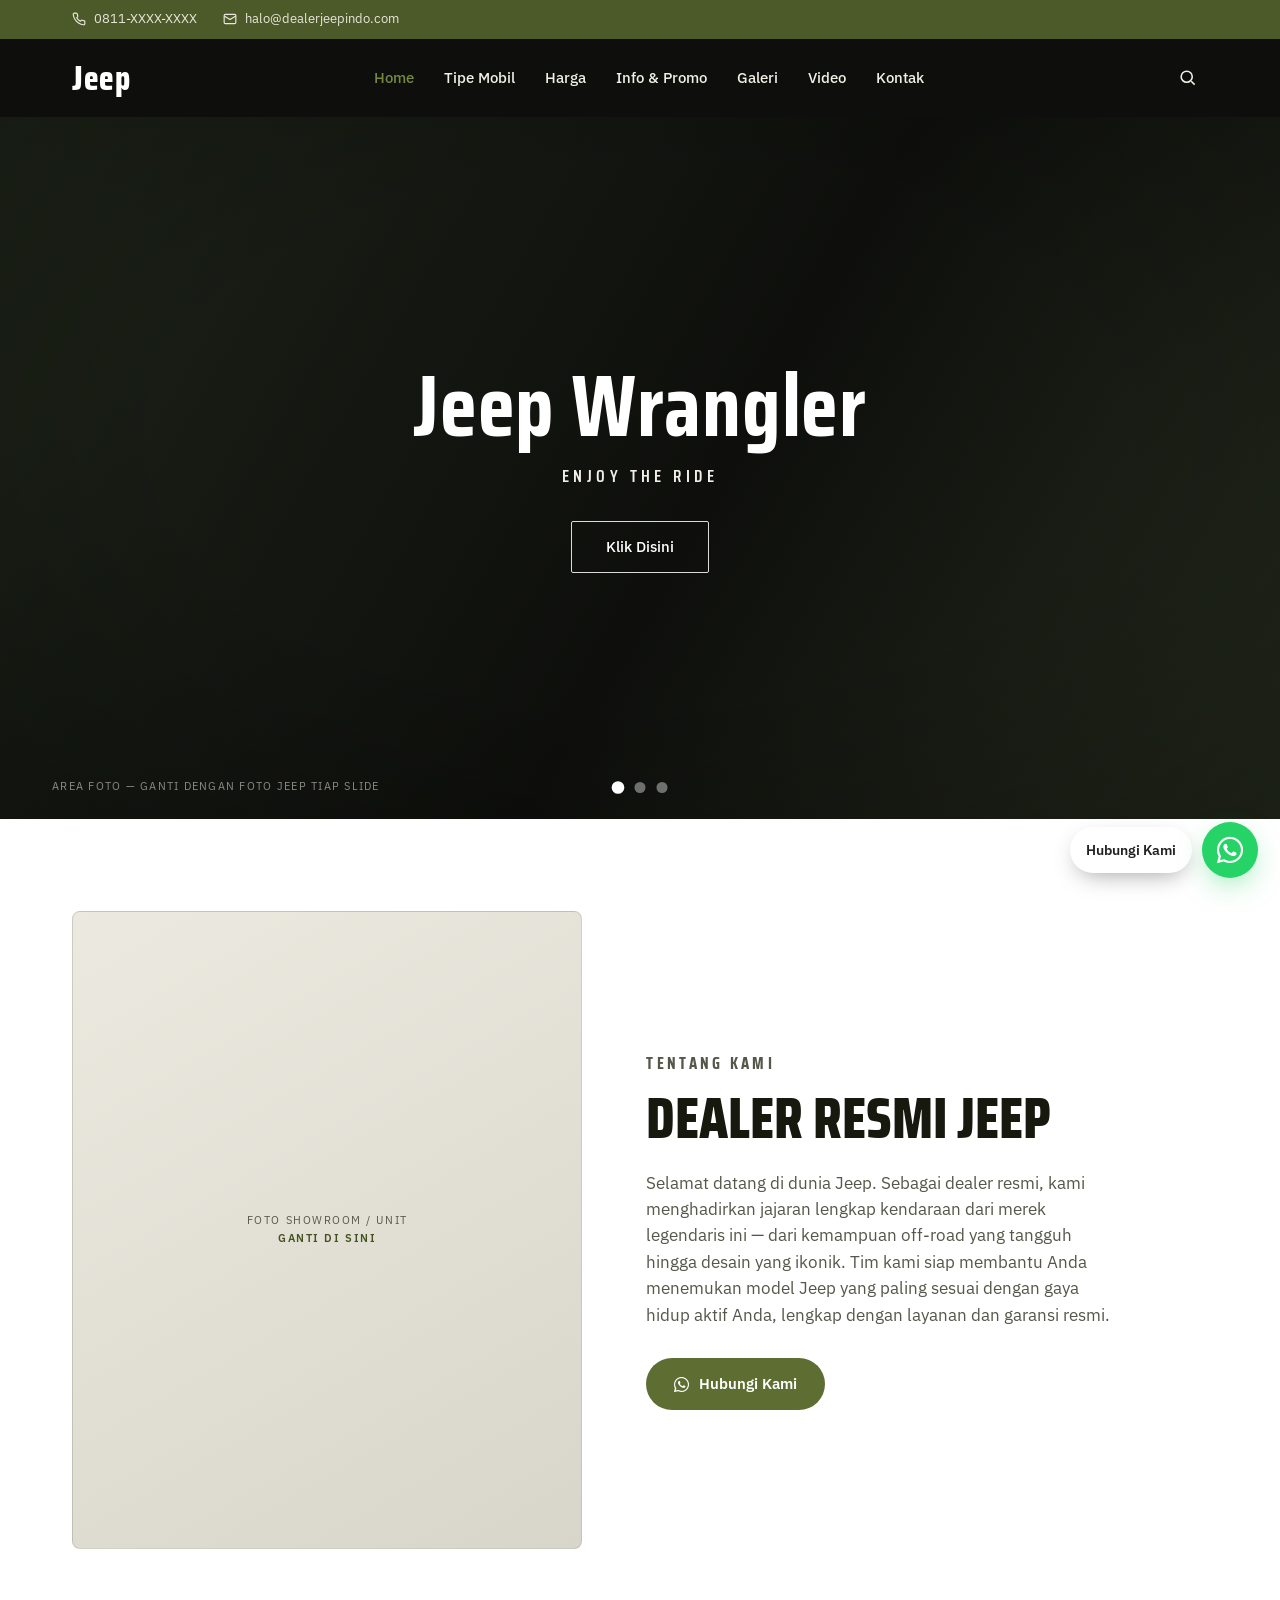
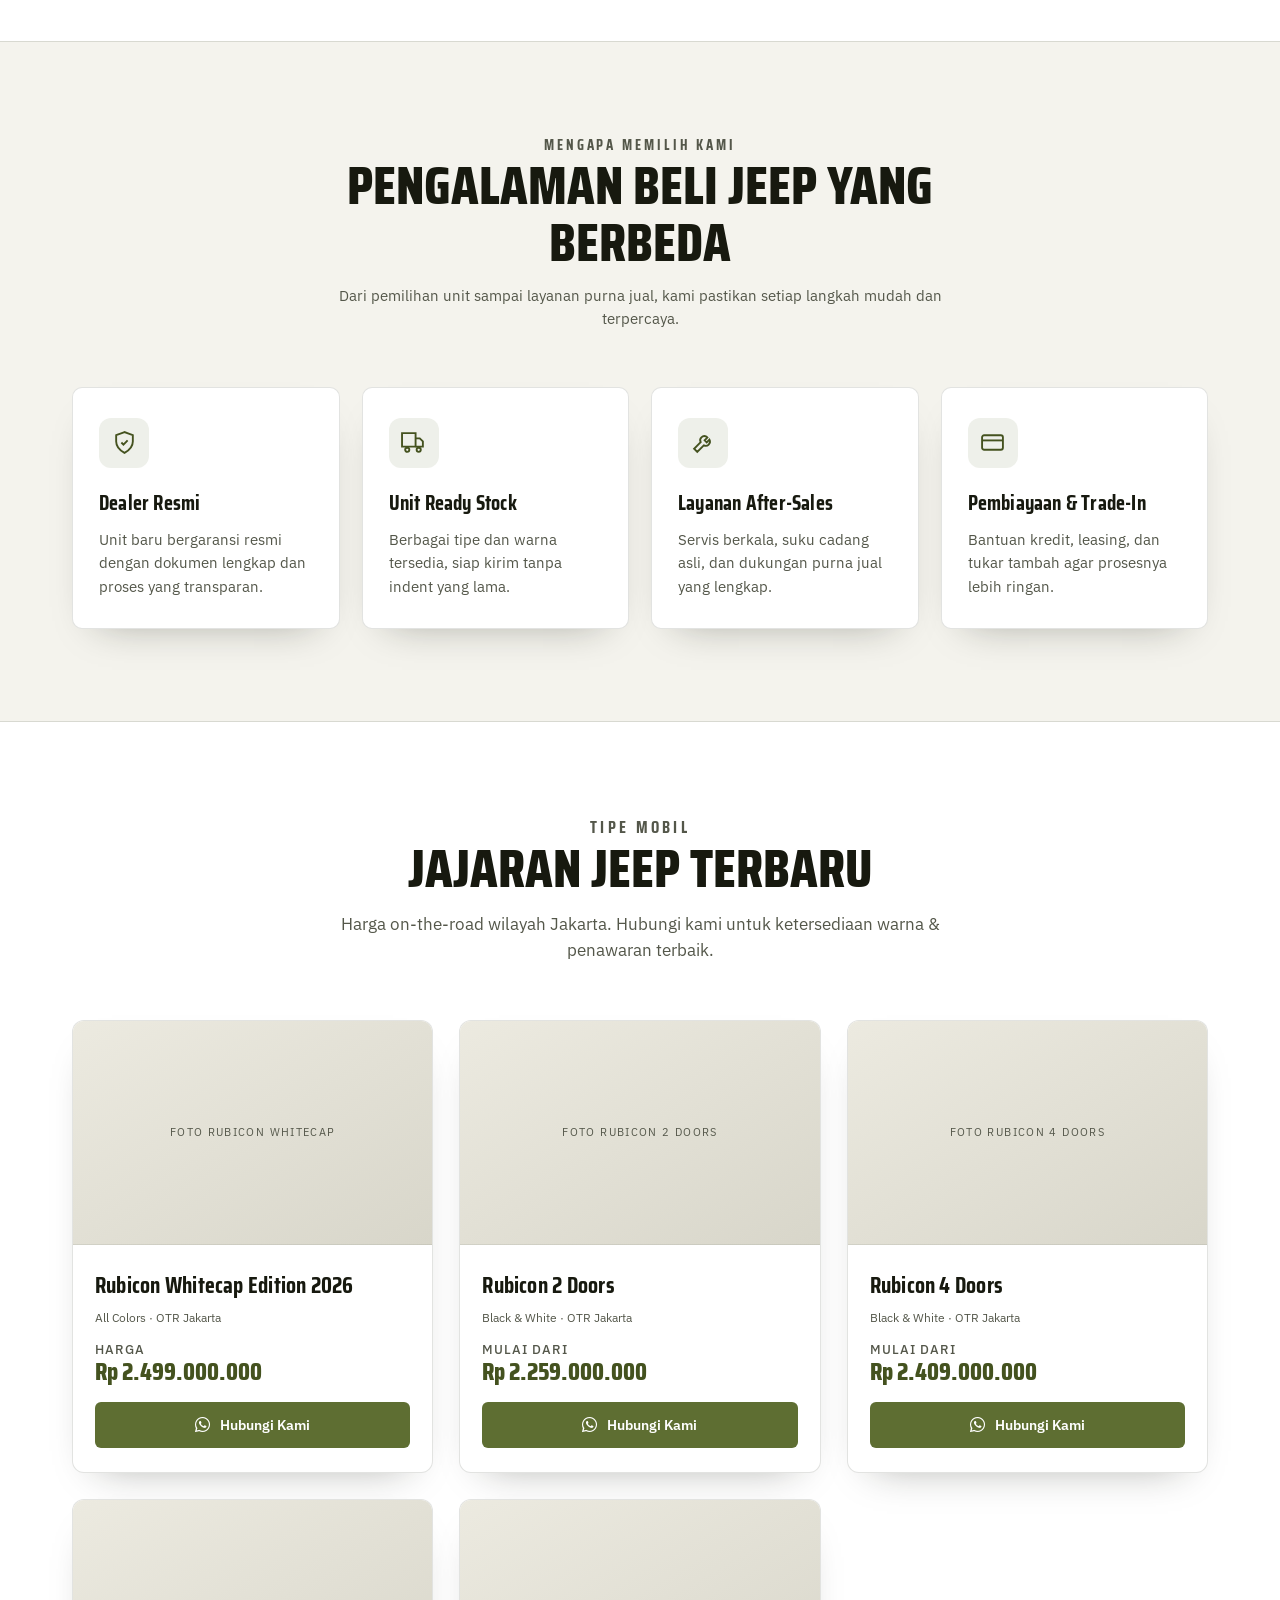
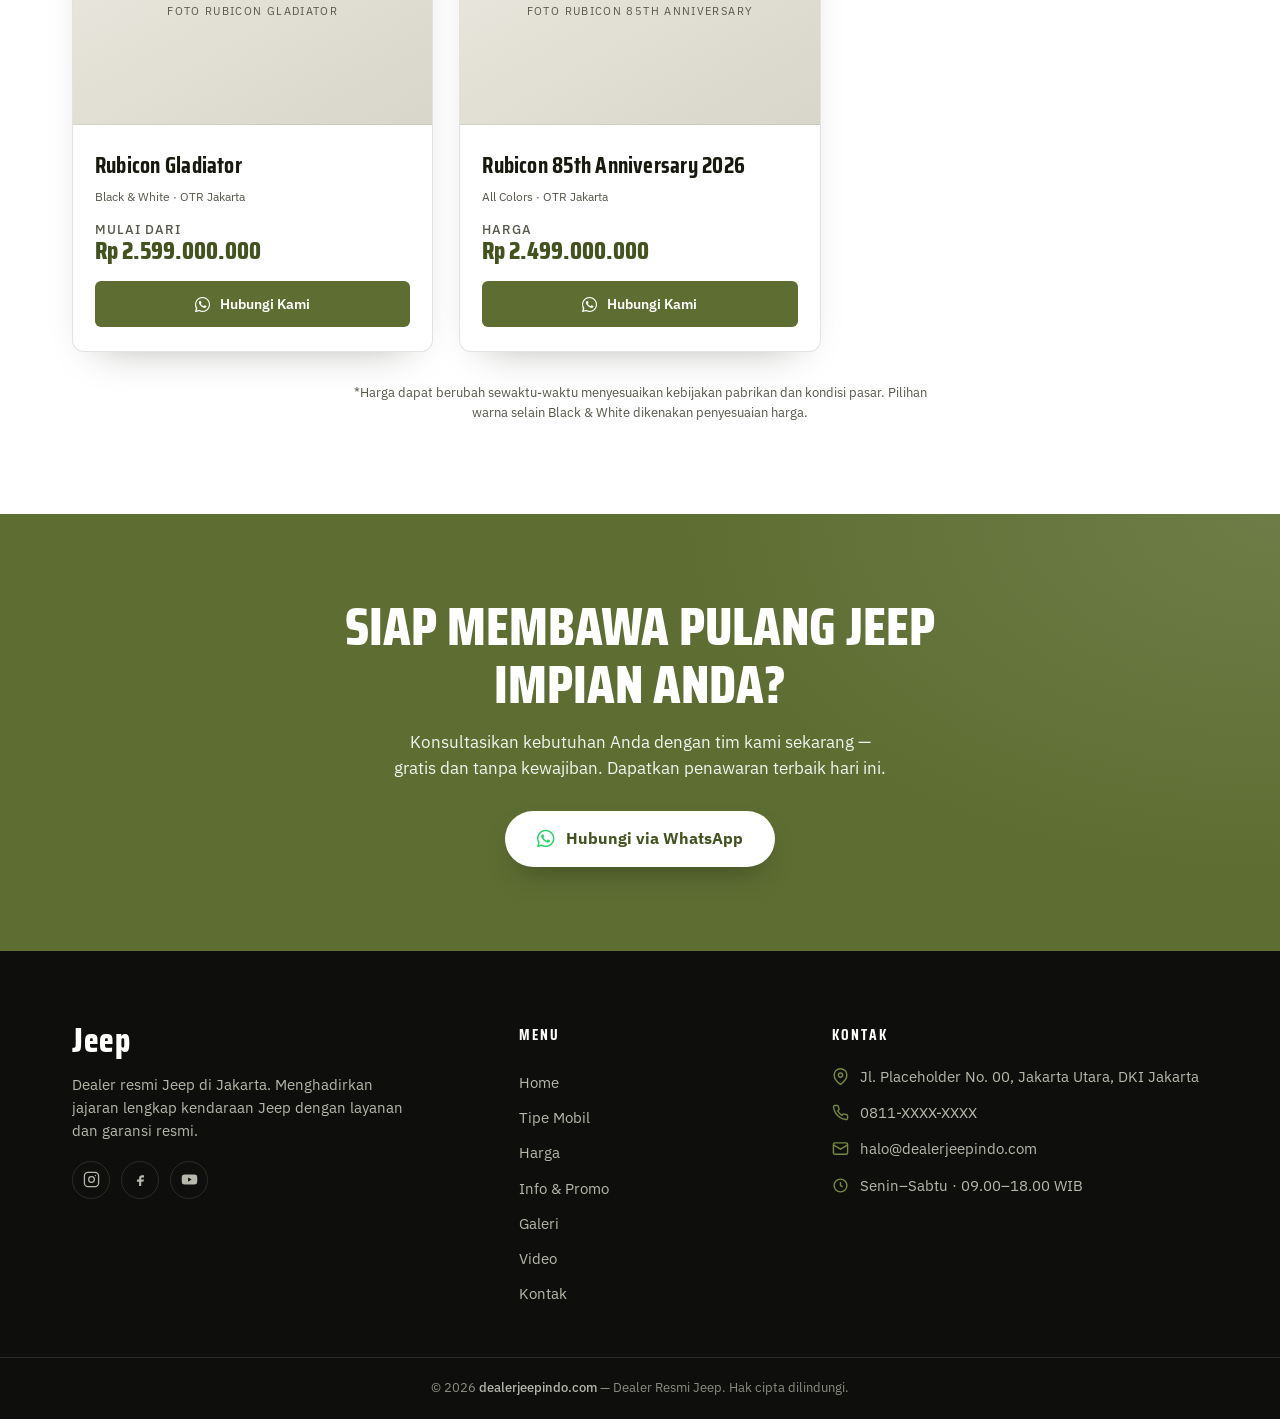
==== index.html @ bde7ee02 "Add files via upload" ====
<!DOCTYPE html>
<html lang="id">
<head>
<meta charset="UTF-8">
<meta name="viewport" content="width=device-width, initial-scale=1.0">
<title>Dealer Resmi Jeep Jakarta — dealerjeepindo.com</title>
<meta name="description" content="Dealer resmi Jeep Jakarta. Jeep Wrangler, Rubicon & Gladiator. Unit ready stock, garansi resmi. Hubungi kami via WhatsApp.">
<link rel="preconnect" href="https://fonts.googleapis.com">
<link rel="preconnect" href="https://fonts.gstatic.com" crossorigin>
<link href="https://fonts.googleapis.com/css2?family=Saira+Condensed:wght@600;700;800&family=IBM+Plex+Sans:wght@400;500;600&display=swap" rel="stylesheet">
<link rel="stylesheet" href="https://cdnjs.cloudflare.com/ajax/libs/font-awesome/6.5.2/css/all.min.css" crossorigin="anonymous" referrerpolicy="no-referrer">
<style>
  :root{
    --bg:#FFFFFF;
    --bg-alt:#F4F3ED;
    --ink:#17190F;
    --ink-soft:#54574A;
    --black:#0E0F0C;
    --olive:#5E6E32;
    --olive-br:#76893F;
    --olive-text:#44521F;
    --bar:#4C5A2A;
    --bone:#F2EFE6;
    --wa:#25D366;
    --line:rgba(23,25,15,.12);
    --line-d:rgba(242,239,230,.12);
    --shadow:0 18px 40px -26px rgba(23,25,15,.4);
    --shadow-h:0 26px 50px -24px rgba(23,25,15,.45);
    --maxw:1240px;
    --hpad:clamp(20px,5vw,52px);
  }
  *,*::before,*::after{box-sizing:border-box;}
  html{scroll-behavior:smooth;}
  body{margin:0;background:var(--bg);color:var(--ink);font-family:"IBM Plex Sans",system-ui,sans-serif;line-height:1.6;-webkit-font-smoothing:antialiased;overflow-x:hidden;}
  a{color:inherit;text-decoration:none;}
  img{max-width:100%;display:block;}
  ::selection{background:var(--olive);color:#fff;}
  .display{font-family:"Saira Condensed",sans-serif;}

  /* WhatsApp button helper */
  .wa-btn{display:inline-flex;align-items:center;gap:10px;background:var(--olive);color:#fff;font-weight:600;font-size:15px;padding:14px 28px;border-radius:30px;transition:background .2s,transform .2s;cursor:pointer;}
  .wa-btn:hover{background:var(--olive-br);transform:translateY(-2px);}
  .wa-btn i{font-size:17px;line-height:1;flex:none;}

  /* ---------- TOP BAR ---------- */
  .topbar{background:var(--bar);font-size:13px;}
  .topbar .in{max-width:var(--maxw);margin:0 auto;padding:9px var(--hpad);display:flex;align-items:center;gap:26px;}
  .topbar a{color:var(--bone);display:inline-flex;align-items:center;gap:8px;opacity:.95;transition:opacity .2s;}
  .topbar a:hover{opacity:1;}
  .topbar svg{width:14px;height:14px;flex:none;}

  /* ---------- NAV ---------- */
  .nav{position:sticky;top:0;z-index:50;background:var(--black);}
  .nav .in{max-width:var(--maxw);margin:0 auto;padding:0 var(--hpad);height:78px;display:flex;align-items:center;justify-content:space-between;gap:24px;}
  .logo{font-family:"Saira Condensed",sans-serif;font-weight:800;font-size:34px;letter-spacing:.02em;line-height:1;color:#fff;}
  .menu{display:flex;align-items:center;gap:30px;}
  .menu a{font-size:15px;font-weight:500;color:var(--bone);padding:4px 0;transition:color .2s;}
  .menu a:hover,.menu a.active{color:var(--olive-br);}
  .nav-icons{display:flex;align-items:center;gap:14px;}
  .nav-icons .search{width:40px;height:40px;display:flex;align-items:center;justify-content:center;color:var(--bone);background:none;border:0;cursor:pointer;border-radius:50%;transition:background .2s;}
  .nav-icons .search:hover{background:rgba(242,239,230,.08);}
  .nav-icons .search svg{width:19px;height:19px;}
  .burger{display:none;width:44px;height:44px;border:1px solid var(--line-d);background:none;border-radius:3px;cursor:pointer;padding:0;align-items:center;justify-content:center;}
  .burger span,.burger span::before,.burger span::after{display:block;width:20px;height:2px;background:var(--bone);position:relative;transition:transform .25s,background .2s;}
  .burger span::before,.burger span::after{content:"";position:absolute;left:0;}
  .burger span::before{top:-6px;}.burger span::after{top:6px;}
  .burger[aria-expanded="true"] span{background:transparent;}
  .burger[aria-expanded="true"] span::before{transform:translateY(6px) rotate(45deg);}
  .burger[aria-expanded="true"] span::after{transform:translateY(-6px) rotate(-45deg);}

  /* ---------- HERO SLIDER ---------- */
  .hero{position:relative;min-height:clamp(520px,78vh,780px);overflow:hidden;background:#0E0F0C;}
  .slide{position:absolute;inset:0;opacity:0;visibility:hidden;transition:opacity .8s ease;display:flex;align-items:center;justify-content:center;text-align:center;}
  .slide.is-active{opacity:1;visibility:visible;}
  .slide .bg{position:absolute;inset:0;background-size:cover;background-position:center;}
  .slide:nth-child(1) .bg{background:linear-gradient(120deg,#1c2218 0%,#0E0F0C 55%,#23291c 100%);}
  .slide:nth-child(2) .bg{background:linear-gradient(120deg,#241f18 0%,#0E0F0C 55%,#2a2418 100%);}
  .slide:nth-child(3) .bg{background:linear-gradient(120deg,#181d20 0%,#0E0F0C 55%,#1d2428 100%);}
  .slide .bg::after{content:"";position:absolute;inset:0;background:radial-gradient(120% 120% at 50% 45%,transparent 30%,rgba(0,0,0,.55) 100%);}
  .slide .content{position:relative;z-index:2;padding:0 24px;}
  .slide h2{font-family:"Saira Condensed",sans-serif;font-weight:700;font-size:clamp(2.6rem,7vw,5.4rem);line-height:1;margin:0 0 14px;color:#fff;letter-spacing:.01em;}
  .slide .tagline{font-family:"Saira Condensed",sans-serif;font-weight:600;text-transform:uppercase;letter-spacing:.26em;font-size:clamp(13px,1.7vw,17px);color:var(--bone);margin:0 0 30px;}
  .btn-outline{display:inline-block;border:1px solid rgba(255,255,255,.85);color:#fff;font-size:15px;font-weight:500;padding:13px 34px;border-radius:2px;transition:background .2s,color .2s;}
  .btn-outline:hover{background:#fff;color:var(--black);}
  .dots{position:absolute;left:50%;bottom:26px;transform:translateX(-50%);z-index:5;display:flex;gap:11px;}
  .dots button{width:11px;height:11px;border-radius:50%;border:0;background:rgba(255,255,255,.4);cursor:pointer;padding:0;transition:background .25s,transform .25s;}
  .dots button.is-active{background:#fff;transform:scale(1.15);}
  .ph-note{position:absolute;left:var(--hpad);bottom:24px;z-index:5;font-size:10.5px;letter-spacing:.12em;text-transform:uppercase;color:rgba(242,239,230,.55);}

  /* ---------- shared section head ---------- */
  .head{text-align:center;max-width:660px;margin:0 auto clamp(40px,5vw,56px);}
  .eyebrow{font-family:"Saira Condensed",sans-serif;font-weight:700;text-transform:uppercase;letter-spacing:.2em;font-size:14px;color:var(--olive-text);margin-bottom:12px;}
  .head h2{font-family:"Saira Condensed",sans-serif;font-weight:800;text-transform:uppercase;font-size:clamp(2.2rem,4.5vw,3.4rem);line-height:1.04;margin:0 0 14px;color:var(--ink);}
  .head p{color:var(--ink-soft);font-size:16.5px;margin:0;}

  /* ---------- ABOUT US ---------- */
  .about{background:var(--bg);}
  .about .in{max-width:var(--maxw);margin:0 auto;padding:clamp(54px,8vw,92px) var(--hpad);display:grid;grid-template-columns:minmax(0,1fr) minmax(0,1.1fr);gap:clamp(32px,5vw,64px);align-items:center;}
  .about-img{aspect-ratio:4/5;border-radius:8px;background:linear-gradient(150deg,#ECEAE0,#D8D6CA);border:1px solid var(--line);display:flex;align-items:center;justify-content:center;}
  .about-img .lab{font-size:11px;letter-spacing:.14em;text-transform:uppercase;color:var(--ink-soft);text-align:center;padding:0 20px;}
  .about-img .lab b{color:var(--olive-text);font-weight:600;}
  .about-text .eyebrow{margin-bottom:14px;}
  .about-text h2{font-family:"Saira Condensed",sans-serif;font-weight:800;text-transform:uppercase;font-size:clamp(2.2rem,4.6vw,3.6rem);line-height:1;margin:0 0 22px;color:var(--ink);}
  .about-text p{color:var(--ink-soft);font-size:16.5px;margin:0 0 30px;max-width:48ch;}

  /* ---------- WHY ---------- */
  .why{background:var(--bg-alt);border-top:1px solid var(--line);border-bottom:1px solid var(--line);}
  .why .in{max-width:var(--maxw);margin:0 auto;padding:clamp(56px,8vw,92px) var(--hpad);}
  .why .grid{display:grid;grid-template-columns:repeat(4,1fr);gap:22px;}
  .why .card{background:var(--bg);border:1px solid var(--line);border-radius:10px;padding:30px 26px;box-shadow:var(--shadow);transition:transform .25s,box-shadow .25s;}
  .why .card:hover{transform:translateY(-5px);box-shadow:var(--shadow-h);}
  .why .ic{width:50px;height:50px;border-radius:12px;background:rgba(94,110,50,.1);display:flex;align-items:center;justify-content:center;color:var(--olive-text);margin-bottom:18px;}
  .why .ic svg{width:25px;height:25px;}
  .why h3{font-family:"Saira Condensed",sans-serif;font-weight:700;font-size:21px;margin:0 0 9px;color:var(--ink);letter-spacing:.01em;}
  .why p{font-size:14.5px;color:var(--ink-soft);margin:0;}

  /* ---------- MODELS ---------- */
  .models{background:var(--bg);}
  .models .in{max-width:var(--maxw);margin:0 auto;padding:clamp(56px,8vw,92px) var(--hpad);}
  .models .grid{display:grid;grid-template-columns:repeat(auto-fill,minmax(280px,1fr));gap:26px;}
  .car{background:var(--bg);border:1px solid var(--line);border-radius:12px;overflow:hidden;box-shadow:var(--shadow);transition:transform .25s,box-shadow .25s;display:flex;flex-direction:column;}
  .car:hover{transform:translateY(-5px);box-shadow:var(--shadow-h);}
  .car .img{aspect-ratio:16/10;background:linear-gradient(150deg,#ECEAE0,#D8D6CA);display:flex;align-items:center;justify-content:center;border-bottom:1px solid var(--line);}
  .car .img .lab{font-size:10.5px;letter-spacing:.13em;text-transform:uppercase;color:var(--ink-soft);}
  .car .body{padding:22px 22px 24px;display:flex;flex-direction:column;flex:1;}
  .car h3{font-family:"Saira Condensed",sans-serif;font-weight:700;font-size:23px;margin:0 0 4px;color:var(--ink);letter-spacing:.01em;}
  .car .basis{font-size:12px;color:var(--ink-soft);margin:0 0 16px;}
  .car .price{font-family:"Saira Condensed",sans-serif;font-weight:800;font-size:25px;color:var(--olive-text);line-height:1;margin-top:auto;}
  .car .price span{font-family:"IBM Plex Sans";font-weight:500;font-size:12.5px;color:var(--ink-soft);display:block;margin-bottom:3px;text-transform:uppercase;letter-spacing:.08em;}
  .car .btn-card{margin-top:18px;justify-content:center;width:100%;padding:12px 20px;font-size:14px;border-radius:6px;}
  .models .note{margin:30px auto 0;text-align:center;font-size:12.5px;color:var(--ink-soft);max-width:600px;}

  /* ---------- CTA BAND ---------- */
  .cta{background:var(--olive);position:relative;overflow:hidden;}
  .cta::after{content:"";position:absolute;inset:0;background:radial-gradient(80% 140% at 100% 0%,rgba(255,255,255,.10),transparent 60%);}
  .cta .in{position:relative;z-index:1;max-width:760px;margin:0 auto;padding:clamp(54px,7vw,84px) var(--hpad);text-align:center;}
  .cta h2{font-family:"Saira Condensed",sans-serif;font-weight:800;text-transform:uppercase;font-size:clamp(2rem,4.5vw,3.4rem);line-height:1.05;margin:0 0 16px;color:#fff;}
  .cta p{color:rgba(255,255,255,.92);font-size:16.5px;margin:0 auto 30px;max-width:50ch;}
  .cta .btn-light{display:inline-flex;align-items:center;gap:11px;background:#fff;color:var(--olive-text);font-weight:700;font-size:16px;padding:15px 32px;border-radius:30px;transition:transform .2s,box-shadow .2s;box-shadow:0 14px 30px -12px rgba(0,0,0,.35);}
  .cta .btn-light:hover{transform:translateY(-2px);box-shadow:0 20px 40px -14px rgba(0,0,0,.4);}
  .cta .btn-light i{font-size:20px;line-height:1;color:var(--wa);}

  /* ---------- FOOTER ---------- */
  .footer{background:var(--black);color:var(--bone);}
  .footer .in{max-width:var(--maxw);margin:0 auto;padding:clamp(52px,7vw,72px) var(--hpad) 0;}
  .footer .cols{display:grid;grid-template-columns:1.5fr 1fr 1.4fr;gap:44px;padding-bottom:46px;}
  .footer .logo{margin-bottom:16px;}
  .footer .blurb{color:#B6B8AB;font-size:14.5px;margin:0 0 18px;max-width:38ch;}
  .footer h4{font-family:"Saira Condensed",sans-serif;font-weight:700;text-transform:uppercase;letter-spacing:.14em;font-size:15px;color:#fff;margin:0 0 18px;}
  .footer .links a{display:block;color:#B6B8AB;padding:6px 0;font-size:14.5px;transition:color .2s;}
  .footer .links a:hover{color:var(--olive-br);}
  .footer .contact{list-style:none;padding:0;margin:0;}
  .footer .contact li{display:flex;gap:11px;color:#B6B8AB;font-size:14.5px;margin-bottom:13px;align-items:flex-start;}
  .footer .contact svg{width:17px;height:17px;flex:none;color:var(--olive-br);margin-top:3px;}
  .footer .social{display:flex;gap:11px;margin-top:6px;}
  .footer .social a{width:38px;height:38px;border:1px solid var(--line-d);border-radius:50%;display:flex;align-items:center;justify-content:center;color:#B6B8AB;transition:background .2s,color .2s,border-color .2s;}
  .footer .social a:hover{background:var(--olive);color:#fff;border-color:var(--olive);}
  .footer .social svg{width:17px;height:17px;}
  .copyright{border-top:1px solid var(--line-d);padding:20px 0;text-align:center;font-size:13px;color:#8B8D81;}
  .copyright b{color:#B6B8AB;font-weight:500;}

  /* ---------- WHATSAPP FLOAT ---------- */
  .wa{position:fixed;right:22px;bottom:22px;z-index:80;display:flex;align-items:center;}
  .wa .pill{background:#fff;color:#222;font-size:14px;font-weight:600;padding:0 16px;height:46px;display:flex;align-items:center;border-radius:24px;box-shadow:0 8px 24px -8px rgba(0,0,0,.4);margin-right:10px;white-space:nowrap;}
  .wa .circle{width:56px;height:56px;border-radius:50%;background:var(--wa);display:flex;align-items:center;justify-content:center;box-shadow:0 10px 28px -6px rgba(37,211,102,.5);transition:transform .2s;}
  .wa:hover .circle{transform:scale(1.07);}
  .wa .circle i{font-size:30px;line-height:1;color:#fff;}

  /* ---------- RESPONSIVE ---------- */
  @media (max-width:1000px){
    .why .grid{grid-template-columns:repeat(2,1fr);}
  }
  @media (max-width:900px){
    .menu,.nav-icons .search{display:none;}
    .burger{display:flex;}
    .menu.open{display:flex;position:fixed;top:78px;left:0;right:0;flex-direction:column;align-items:stretch;gap:0;background:rgba(14,15,12,.98);border-bottom:1px solid var(--line-d);padding:6px var(--hpad) 16px;}
    .menu.open a{padding:15px 0;border-bottom:1px solid var(--line-d);font-size:16px;}
    .about .in{grid-template-columns:1fr;gap:30px;}
    .about-img{max-width:380px;margin:0 auto;width:100%;}
    .footer .cols{grid-template-columns:1fr 1fr;gap:34px;}
  }
  @media (max-width:560px){
    .topbar .in{gap:16px;font-size:12px;}
    .topbar .email{display:none;}
    .ph-note{display:none;}
    .wa .pill{display:none;}
    .why .grid{grid-template-columns:1fr;}
    .footer .cols{grid-template-columns:1fr;gap:30px;}
  }
  @media (prefers-reduced-motion:reduce){
    *{transition-duration:.001s!important;}
    .slide{transition:none!important;}
  }
</style>
</head>
<body>

<!-- TOP BAR -->
<div class="topbar">
  <div class="in">
    <a href="tel:+62811XXXXXXX">
      <svg viewBox="0 0 24 24" fill="none" stroke="currentColor" stroke-width="2"><path d="M22 16.92v3a2 2 0 0 1-2.18 2 19.79 19.79 0 0 1-8.63-3.07 19.5 19.5 0 0 1-6-6 19.79 19.79 0 0 1-3.07-8.67A2 2 0 0 1 4.11 2h3a2 2 0 0 1 2 1.72c.13.96.36 1.9.7 2.81a2 2 0 0 1-.45 2.11L8.09 9.91a16 16 0 0 0 6 6l1.27-1.27a2 2 0 0 1 2.11-.45c.91.34 1.85.57 2.81.7A2 2 0 0 1 22 16.92z"/></svg>
      0811-XXXX-XXXX
    </a>
    <a class="email" href="mailto:halo@dealerjeepindo.com">
      <svg viewBox="0 0 24 24" fill="none" stroke="currentColor" stroke-width="2"><rect x="2" y="4" width="20" height="16" rx="2"/><path d="m22 7-10 6L2 7"/></svg>
      halo@dealerjeepindo.com
    </a>
  </div>
</div>

<!-- NAV -->
<nav class="nav">
  <div class="in">
    <a href="#" class="logo" aria-label="dealerjeepindo.com">Jeep</a>
    <div class="menu" id="menu">
      <a href="index.html" class="active">Home</a>
      <a href="tipe-mobil.html">Tipe Mobil</a>
      <a href="harga.html">Harga</a>
      <a href="#">Info &amp; Promo</a>
      <a href="#">Galeri</a>
      <a href="#">Video</a>
      <a href="kontak.html">Kontak</a>
    </div>
    <div class="nav-icons">
      <button class="search" aria-label="Cari"><svg viewBox="0 0 24 24" fill="none" stroke="currentColor" stroke-width="2"><circle cx="11" cy="11" r="7"/><path d="m21 21-4.3-4.3"/></svg></button>
      <button class="burger" id="burger" aria-label="Buka menu" aria-expanded="false" aria-controls="menu"><span></span></button>
    </div>
  </div>
</nav>

<!-- HERO SLIDER -->
<section class="hero" aria-label="Sorotan model Jeep">
  <div class="slide is-active">
    <div class="bg"></div>
    <div class="content">
      <h2>Jeep Wrangler</h2>
      <p class="tagline">Enjoy The Ride</p>
      <a href="tipe-mobil.html" class="btn-outline">Klik Disini</a>
    </div>
  </div>
  <div class="slide">
    <div class="bg"></div>
    <div class="content">
      <h2>Jeep Rubicon</h2>
      <p class="tagline">Taklukkan Segala Medan</p>
      <a href="tipe-mobil.html" class="btn-outline">Klik Disini</a>
    </div>
  </div>
  <div class="slide">
    <div class="bg"></div>
    <div class="content">
      <h2>Jeep Gladiator</h2>
      <p class="tagline">Tangguh Tanpa Batas</p>
      <a href="tipe-mobil.html" class="btn-outline">Klik Disini</a>
    </div>
  </div>
  <div class="dots" id="dots" aria-label="Pilih slide">
    <button class="is-active" aria-label="Slide 1"></button>
    <button aria-label="Slide 2"></button>
    <button aria-label="Slide 3"></button>
  </div>
  <span class="ph-note">Area foto — ganti dengan foto Jeep tiap slide</span>
</section>

<!-- TENTANG KAMI -->
<section class="about" id="tentang">
  <div class="in">
    <div class="about-img">
      <span class="lab">Foto showroom / unit<br><b>ganti di sini</b></span>
    </div>
    <div class="about-text">
      <p class="eyebrow">Tentang Kami</p>
      <h2>Dealer Resmi Jeep</h2>
      <p>Selamat datang di dunia Jeep. Sebagai dealer resmi, kami menghadirkan jajaran lengkap kendaraan dari merek legendaris ini — dari kemampuan off-road yang tangguh hingga desain yang ikonik. Tim kami siap membantu Anda menemukan model Jeep yang paling sesuai dengan gaya hidup aktif Anda, lengkap dengan layanan dan garansi resmi.</p>
      <a href="https://wa.me/62811XXXXXXX?text=Halo%2C%20saya%20mau%20tanya%20unit%20Jeep" class="wa-btn">
        <i class="fa-brands fa-whatsapp"></i>
        Hubungi Kami
      </a>
    </div>
  </div>
</section>

<!-- MENGAPA MEMILIH KAMI -->
<section class="why" id="kenapa">
  <div class="in">
    <div class="head">
      <p class="eyebrow">Mengapa Memilih Kami</p>
      <h2>Pengalaman Beli Jeep yang Berbeda</h2>
      <p>Dari pemilihan unit sampai layanan purna jual, kami pastikan setiap langkah mudah dan terpercaya.</p>
    </div>
    <div class="grid">
      <div class="card">
        <div class="ic"><svg viewBox="0 0 24 24" fill="none" stroke="currentColor" stroke-width="1.8"><path d="M12 2 4 5v6c0 5 3.4 8.4 8 11 4.6-2.6 8-6 8-11V5l-8-3Z"/><path d="m9 12 2 2 4-4"/></svg></div>
        <h3>Dealer Resmi</h3>
        <p>Unit baru bergaransi resmi dengan dokumen lengkap dan proses yang transparan.</p>
      </div>
      <div class="card">
        <div class="ic"><svg viewBox="0 0 24 24" fill="none" stroke="currentColor" stroke-width="1.8"><path d="M1 3h13v13H1z"/><path d="M14 8h4l3 3v5h-7"/><circle cx="6" cy="19" r="2"/><circle cx="17" cy="19" r="2"/></svg></div>
        <h3>Unit Ready Stock</h3>
        <p>Berbagai tipe dan warna tersedia, siap kirim tanpa indent yang lama.</p>
      </div>
      <div class="card">
        <div class="ic"><svg viewBox="0 0 24 24" fill="none" stroke="currentColor" stroke-width="1.8"><path d="M14.7 6.3a4 4 0 0 0-5.4 5.4L3 18l3 3 6.3-6.3a4 4 0 0 0 5.4-5.4l-2.6 2.6-2-2 2.6-2.6Z"/></svg></div>
        <h3>Layanan After-Sales</h3>
        <p>Servis berkala, suku cadang asli, dan dukungan purna jual yang lengkap.</p>
      </div>
      <div class="card">
        <div class="ic"><svg viewBox="0 0 24 24" fill="none" stroke="currentColor" stroke-width="1.8"><rect x="2" y="5" width="20" height="14" rx="2"/><path d="M2 10h20"/></svg></div>
        <h3>Pembiayaan &amp; Trade-In</h3>
        <p>Bantuan kredit, leasing, dan tukar tambah agar prosesnya lebih ringan.</p>
      </div>
    </div>
  </div>
</section>

<!-- TIPE MOBIL JEEP -->
<section class="models" id="tipe">
  <div class="in">
    <div class="head">
      <p class="eyebrow">Tipe Mobil</p>
      <h2>Jajaran Jeep Terbaru</h2>
      <p>Harga on-the-road wilayah Jakarta. Hubungi kami untuk ketersediaan warna &amp; penawaran terbaik.</p>
    </div>
    <div class="grid">

      <div class="car">
        <div class="img"><span class="lab">Foto Rubicon Whitecap</span></div>
        <div class="body">
          <h3>Rubicon Whitecap Edition 2026</h3>
          <p class="basis">All Colors · OTR Jakarta</p>
          <div class="price"><span>Harga</span>Rp 2.499.000.000</div>
          <a href="https://wa.me/62811XXXXXXX?text=Halo%2C%20saya%20tertarik%20Rubicon%20Whitecap%20Edition%202026" class="wa-btn btn-card">
            <i class="fa-brands fa-whatsapp"></i>
            Hubungi Kami
          </a>
        </div>
      </div>

      <div class="car">
        <div class="img"><span class="lab">Foto Rubicon 2 Doors</span></div>
        <div class="body">
          <h3>Rubicon 2 Doors</h3>
          <p class="basis">Black &amp; White · OTR Jakarta</p>
          <div class="price"><span>Mulai dari</span>Rp 2.259.000.000</div>
          <a href="https://wa.me/62811XXXXXXX?text=Halo%2C%20saya%20tertarik%20Rubicon%202%20Doors" class="wa-btn btn-card">
            <i class="fa-brands fa-whatsapp"></i>
            Hubungi Kami
          </a>
        </div>
      </div>

      <div class="car">
        <div class="img"><span class="lab">Foto Rubicon 4 Doors</span></div>
        <div class="body">
          <h3>Rubicon 4 Doors</h3>
          <p class="basis">Black &amp; White · OTR Jakarta</p>
          <div class="price"><span>Mulai dari</span>Rp 2.409.000.000</div>
          <a href="https://wa.me/62811XXXXXXX?text=Halo%2C%20saya%20tertarik%20Rubicon%204%20Doors" class="wa-btn btn-card">
            <i class="fa-brands fa-whatsapp"></i>
            Hubungi Kami
          </a>
        </div>
      </div>

      <div class="car">
        <div class="img"><span class="lab">Foto Rubicon Gladiator</span></div>
        <div class="body">
          <h3>Rubicon Gladiator</h3>
          <p class="basis">Black &amp; White · OTR Jakarta</p>
          <div class="price"><span>Mulai dari</span>Rp 2.599.000.000</div>
          <a href="https://wa.me/62811XXXXXXX?text=Halo%2C%20saya%20tertarik%20Rubicon%20Gladiator" class="wa-btn btn-card">
            <i class="fa-brands fa-whatsapp"></i>
            Hubungi Kami
          </a>
        </div>
      </div>

      <div class="car">
        <div class="img"><span class="lab">Foto Rubicon 85th Anniversary</span></div>
        <div class="body">
          <h3>Rubicon 85th Anniversary 2026</h3>
          <p class="basis">All Colors · OTR Jakarta</p>
          <div class="price"><span>Harga</span>Rp 2.499.000.000</div>
          <a href="https://wa.me/62811XXXXXXX?text=Halo%2C%20saya%20tertarik%20Rubicon%2085th%20Anniversary%202026" class="wa-btn btn-card">
            <i class="fa-brands fa-whatsapp"></i>
            Hubungi Kami
          </a>
        </div>
      </div>

    </div>
    <p class="note">*Harga dapat berubah sewaktu-waktu menyesuaikan kebijakan pabrikan dan kondisi pasar. Pilihan warna selain Black &amp; White dikenakan penyesuaian harga.</p>
  </div>
</section>

<!-- CTA -->
<section class="cta">
  <div class="in">
    <h2>Siap Membawa Pulang Jeep Impian Anda?</h2>
    <p>Konsultasikan kebutuhan Anda dengan tim kami sekarang — gratis dan tanpa kewajiban. Dapatkan penawaran terbaik hari ini.</p>
    <a href="https://wa.me/62811XXXXXXX?text=Halo%2C%20saya%20mau%20konsultasi%20unit%20Jeep" class="btn-light">
      <i class="fa-brands fa-whatsapp"></i>
      Hubungi via WhatsApp
    </a>
  </div>
</section>

<!-- FOOTER -->
<footer class="footer" id="footer">
  <div class="in">
    <div class="cols">
      <div>
        <div class="logo">Jeep</div>
        <p class="blurb">Dealer resmi Jeep di Jakarta. Menghadirkan jajaran lengkap kendaraan Jeep dengan layanan dan garansi resmi.</p>
        <div class="social">
          <a href="#" aria-label="Instagram"><svg viewBox="0 0 24 24" fill="none" stroke="currentColor" stroke-width="1.8"><rect x="2" y="2" width="20" height="20" rx="5"/><circle cx="12" cy="12" r="4"/><circle cx="17.5" cy="6.5" r="1" fill="currentColor" stroke="none"/></svg></a>
          <a href="#" aria-label="Facebook"><svg viewBox="0 0 24 24" fill="currentColor"><path d="M14 9h3V6h-3c-2.2 0-4 1.8-4 4v2H7v3h3v6h3v-6h3l1-3h-4v-2c0-.6.4-1 1-1Z"/></svg></a>
          <a href="#" aria-label="YouTube"><svg viewBox="0 0 24 24" fill="currentColor"><path d="M23 12s0-3.3-.4-4.9a2.6 2.6 0 0 0-1.8-1.8C19.2 5 12 5 12 5s-7.2 0-8.8.4A2.6 2.6 0 0 0 1.4 7.2C1 8.7 1 12 1 12s0 3.3.4 4.8a2.6 2.6 0 0 0 1.8 1.8C4.8 19 12 19 12 19s7.2 0 8.8-.4a2.6 2.6 0 0 0 1.8-1.8C23 15.3 23 12 23 12ZM10 15V9l5 3-5 3Z"/></svg></a>
        </div>
      </div>
      <div>
        <h4>Menu</h4>
        <div class="links">
          <a href="index.html">Home</a>
          <a href="tipe-mobil.html">Tipe Mobil</a>
          <a href="harga.html">Harga</a>
          <a href="#">Info &amp; Promo</a>
          <a href="#">Galeri</a>
          <a href="#">Video</a>
          <a href="kontak.html">Kontak</a>
        </div>
      </div>
      <div>
        <h4>Kontak</h4>
        <ul class="contact">
          <li><svg viewBox="0 0 24 24" fill="none" stroke="currentColor" stroke-width="2"><path d="M21 10c0 7-9 13-9 13s-9-6-9-13a9 9 0 0 1 18 0Z"/><circle cx="12" cy="10" r="3"/></svg><span>Jl. Placeholder No. 00, Jakarta Utara, DKI Jakarta</span></li>
          <li><svg viewBox="0 0 24 24" fill="none" stroke="currentColor" stroke-width="2"><path d="M22 16.92v3a2 2 0 0 1-2.18 2 19.79 19.79 0 0 1-8.63-3.07 19.5 19.5 0 0 1-6-6 19.79 19.79 0 0 1-3.07-8.67A2 2 0 0 1 4.11 2h3a2 2 0 0 1 2 1.72c.13.96.36 1.9.7 2.81a2 2 0 0 1-.45 2.11L8.09 9.91a16 16 0 0 0 6 6l1.27-1.27a2 2 0 0 1 2.11-.45c.91.34 1.85.57 2.81.7A2 2 0 0 1 22 16.92z"/></svg><span>0811-XXXX-XXXX</span></li>
          <li><svg viewBox="0 0 24 24" fill="none" stroke="currentColor" stroke-width="2"><rect x="2" y="4" width="20" height="16" rx="2"/><path d="m22 7-10 6L2 7"/></svg><span>halo@dealerjeepindo.com</span></li>
          <li><svg viewBox="0 0 24 24" fill="none" stroke="currentColor" stroke-width="2"><circle cx="12" cy="12" r="9"/><path d="M12 7v5l3 2"/></svg><span>Senin–Sabtu · 09.00–18.00 WIB</span></li>
        </ul>
      </div>
    </div>
  </div>
  <div class="copyright">
    © 2026 <b>dealerjeepindo.com</b> — Dealer Resmi Jeep. Hak cipta dilindungi.
  </div>
</footer>

<!-- WHATSAPP FLOAT -->
<a class="wa" href="https://wa.me/62811XXXXXXX?text=Halo%2C%20saya%20mau%20tanya%20unit%20Jeep" aria-label="Hubungi via WhatsApp">
  <span class="pill">Hubungi Kami</span>
  <span class="circle"><i class="fa-brands fa-whatsapp"></i></span>
</a>

<script>
  (function(){
    var burger=document.getElementById('burger'),menu=document.getElementById('menu');
    burger.addEventListener('click',function(){
      var open=menu.classList.toggle('open');
      burger.setAttribute('aria-expanded',open);
    });
    menu.querySelectorAll('a').forEach(function(a){a.addEventListener('click',function(){menu.classList.remove('open');burger.setAttribute('aria-expanded','false');});});

    var slides=document.querySelectorAll('.hero .slide'),dots=document.querySelectorAll('#dots button'),i=0,timer;
    function go(n){
      slides[i].classList.remove('is-active');dots[i].classList.remove('is-active');
      i=(n+slides.length)%slides.length;
      slides[i].classList.add('is-active');dots[i].classList.add('is-active');
    }
    function start(){timer=setInterval(function(){go(i+1);},5500);}
    dots.forEach(function(d,n){d.addEventListener('click',function(){go(n);clearInterval(timer);start();});});
    start();
  })();
</script>
</body>
</html>
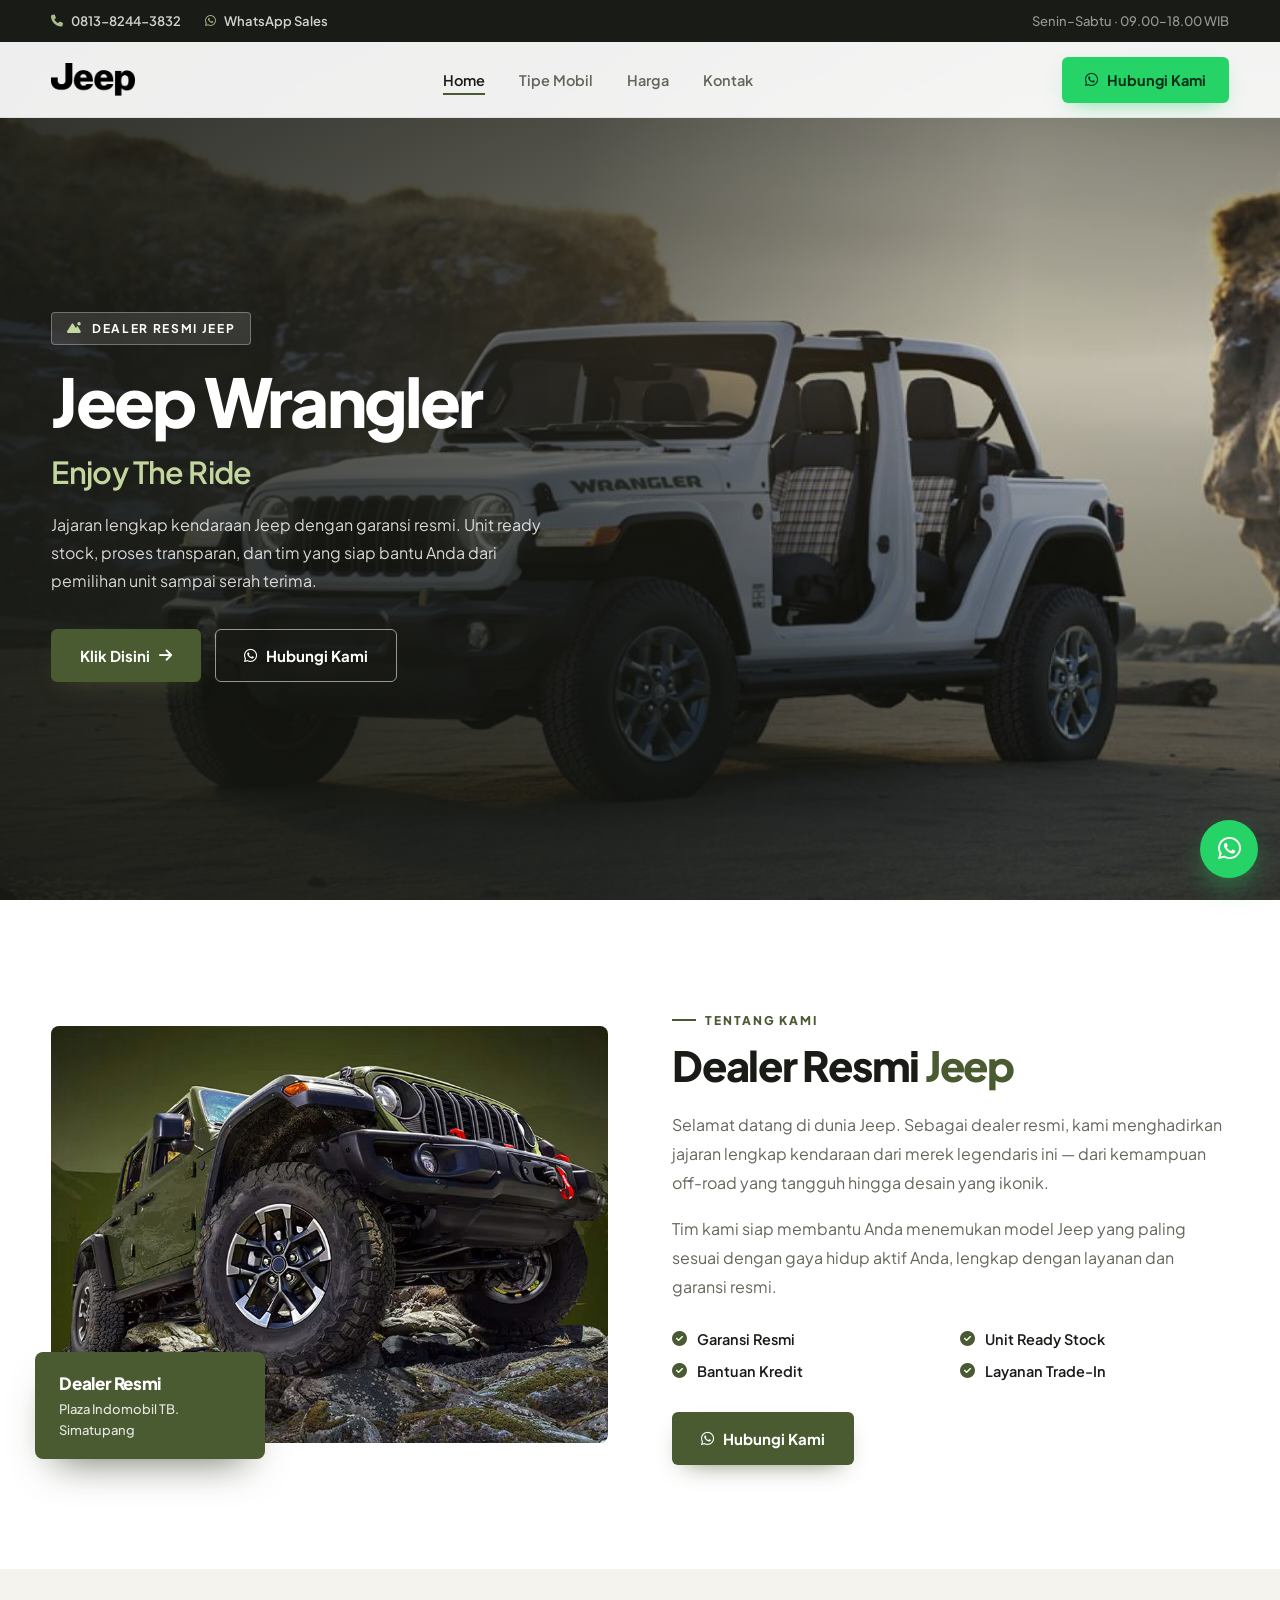
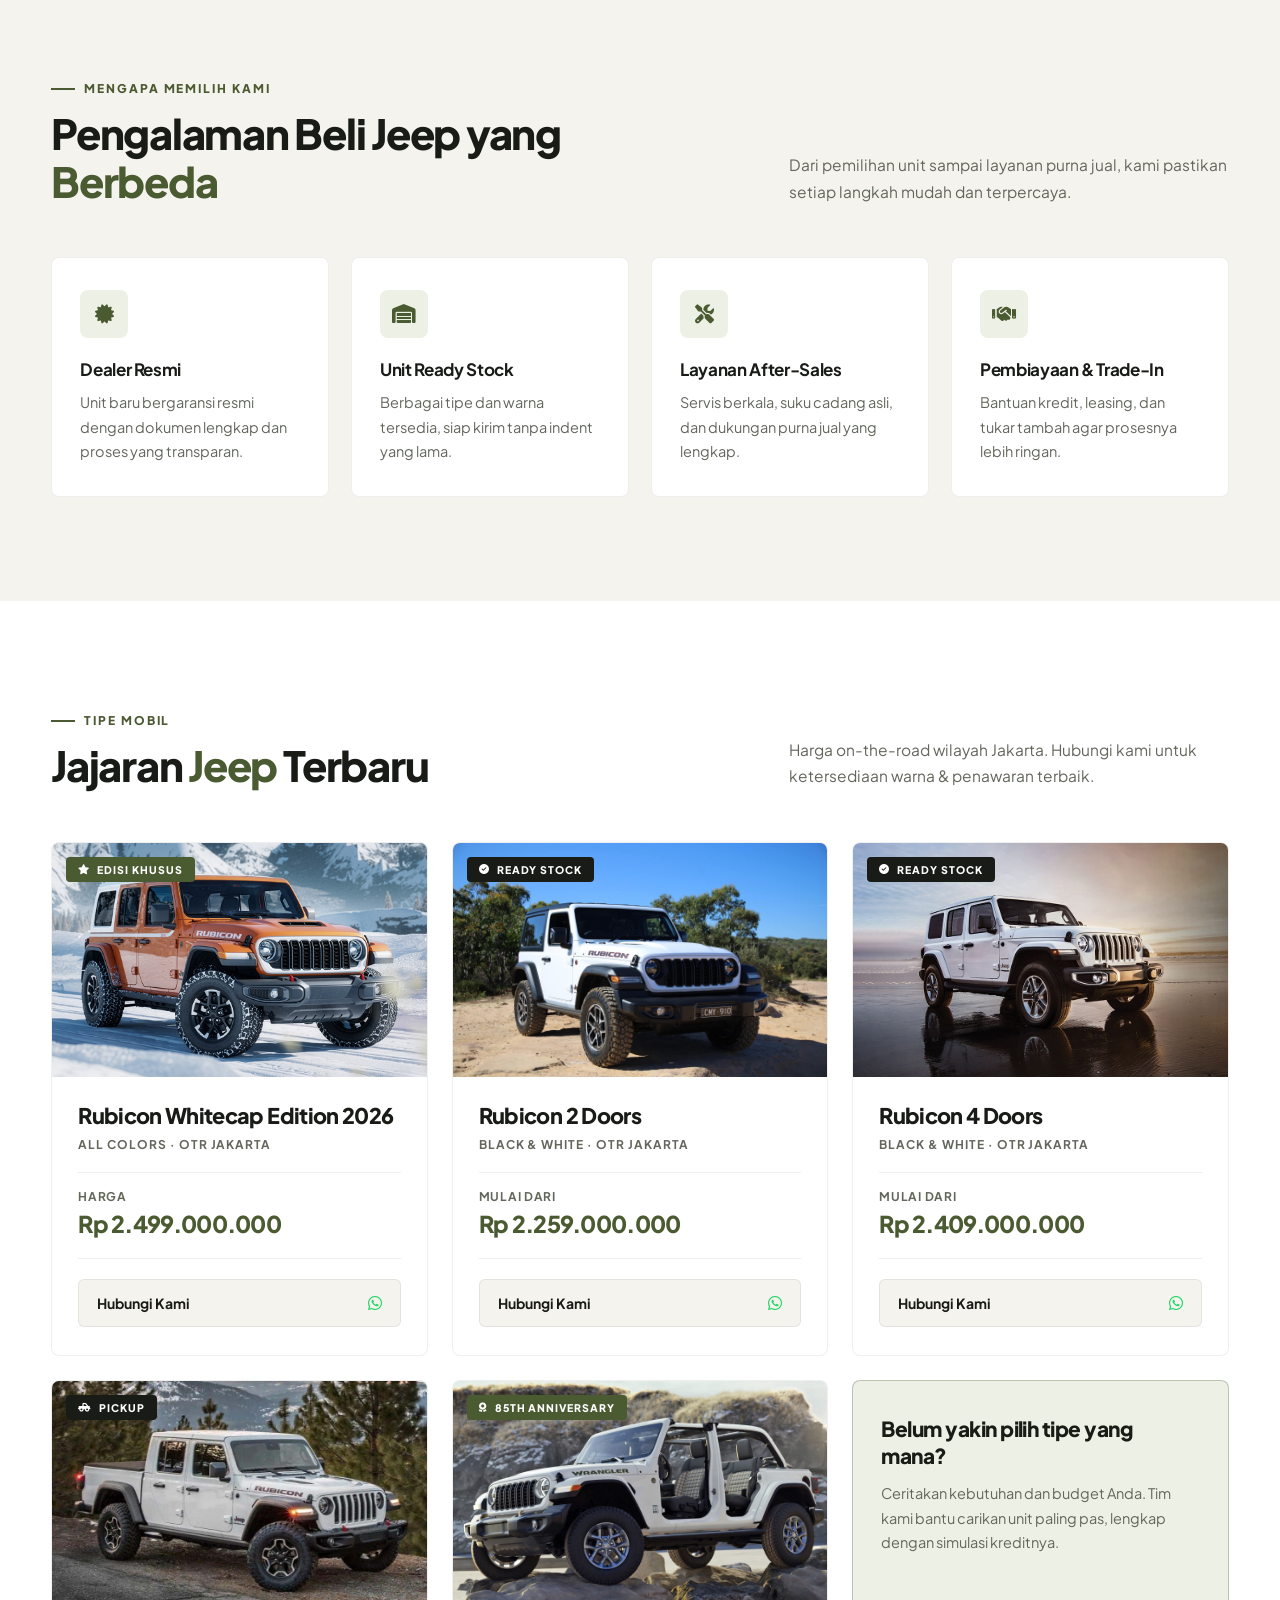
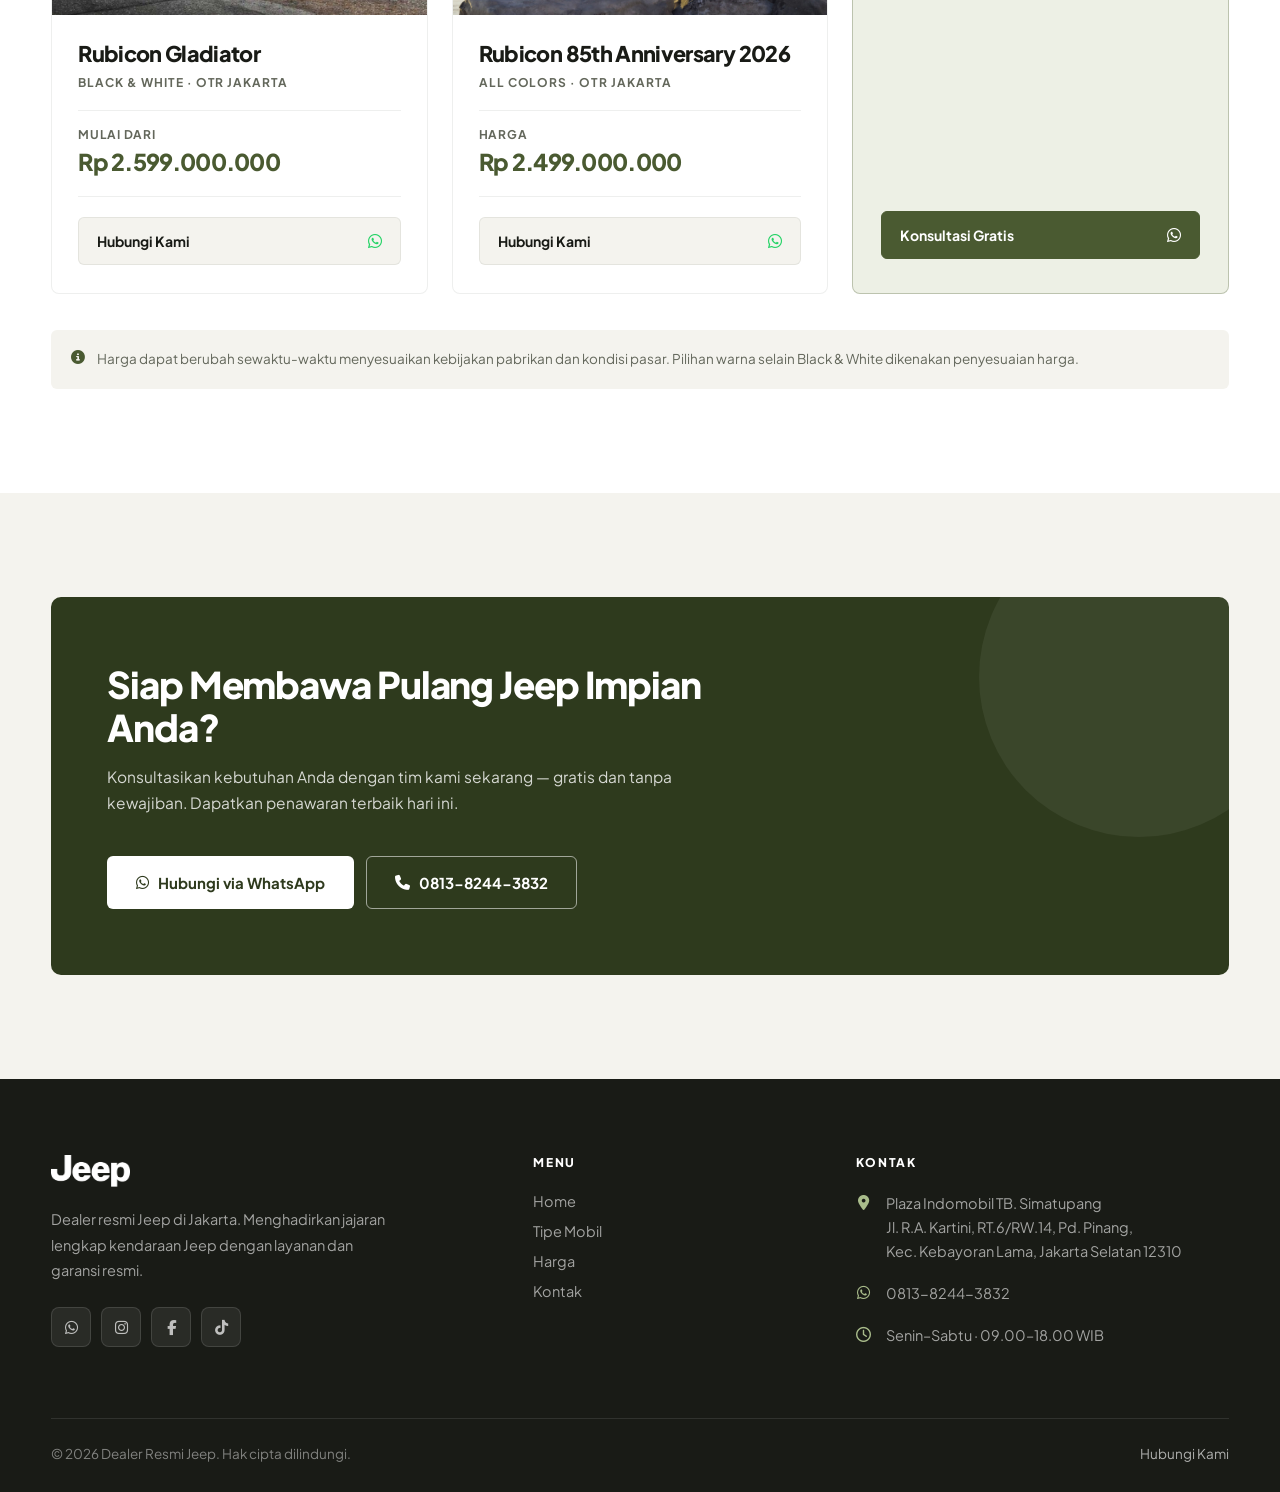
==== commit 5096bba3: "Add files via upload" ====
--- a/index.html
+++ b/index.html
@@ -3,310 +3,146 @@
 <head>
 <meta charset="UTF-8">
 <meta name="viewport" content="width=device-width, initial-scale=1.0">
-<title>Dealer Resmi Jeep Jakarta — dealerjeepindo.com</title>
-<meta name="description" content="Dealer resmi Jeep Jakarta. Jeep Wrangler, Rubicon & Gladiator. Unit ready stock, garansi resmi. Hubungi kami via WhatsApp.">
+<title>Dealer Resmi Jeep Jakarta | Wrangler, Rubicon &amp; Gladiator</title>
+<meta name="description" content="Dealer resmi Jeep di Jakarta. Jajaran lengkap Wrangler Rubicon & Gladiator dengan garansi resmi, unit ready stock, dan bantuan pembiayaan.">
+
 <link rel="preconnect" href="https://fonts.googleapis.com">
 <link rel="preconnect" href="https://fonts.gstatic.com" crossorigin>
-<link href="https://fonts.googleapis.com/css2?family=Saira+Condensed:wght@600;700;800&family=IBM+Plex+Sans:wght@400;500;600&display=swap" rel="stylesheet">
-<link rel="stylesheet" href="https://cdnjs.cloudflare.com/ajax/libs/font-awesome/6.5.2/css/all.min.css" crossorigin="anonymous" referrerpolicy="no-referrer">
-<style>
-  :root{
-    --bg:#FFFFFF;
-    --bg-alt:#F4F3ED;
-    --ink:#17190F;
-    --ink-soft:#54574A;
-    --black:#0E0F0C;
-    --olive:#5E6E32;
-    --olive-br:#76893F;
-    --olive-text:#44521F;
-    --bar:#4C5A2A;
-    --bone:#F2EFE6;
-    --wa:#25D366;
-    --line:rgba(23,25,15,.12);
-    --line-d:rgba(242,239,230,.12);
-    --shadow:0 18px 40px -26px rgba(23,25,15,.4);
-    --shadow-h:0 26px 50px -24px rgba(23,25,15,.45);
-    --maxw:1240px;
-    --hpad:clamp(20px,5vw,52px);
-  }
-  *,*::before,*::after{box-sizing:border-box;}
-  html{scroll-behavior:smooth;}
-  body{margin:0;background:var(--bg);color:var(--ink);font-family:"IBM Plex Sans",system-ui,sans-serif;line-height:1.6;-webkit-font-smoothing:antialiased;overflow-x:hidden;}
-  a{color:inherit;text-decoration:none;}
-  img{max-width:100%;display:block;}
-  ::selection{background:var(--olive);color:#fff;}
-  .display{font-family:"Saira Condensed",sans-serif;}
-
-  /* WhatsApp button helper */
-  .wa-btn{display:inline-flex;align-items:center;gap:10px;background:var(--olive);color:#fff;font-weight:600;font-size:15px;padding:14px 28px;border-radius:30px;transition:background .2s,transform .2s;cursor:pointer;}
-  .wa-btn:hover{background:var(--olive-br);transform:translateY(-2px);}
-  .wa-btn i{font-size:17px;line-height:1;flex:none;}
-
-  /* ---------- TOP BAR ---------- */
-  .topbar{background:var(--bar);font-size:13px;}
-  .topbar .in{max-width:var(--maxw);margin:0 auto;padding:9px var(--hpad);display:flex;align-items:center;gap:26px;}
-  .topbar a{color:var(--bone);display:inline-flex;align-items:center;gap:8px;opacity:.95;transition:opacity .2s;}
-  .topbar a:hover{opacity:1;}
-  .topbar svg{width:14px;height:14px;flex:none;}
-
-  /* ---------- NAV ---------- */
-  .nav{position:sticky;top:0;z-index:50;background:var(--black);}
-  .nav .in{max-width:var(--maxw);margin:0 auto;padding:0 var(--hpad);height:78px;display:flex;align-items:center;justify-content:space-between;gap:24px;}
-  .logo{font-family:"Saira Condensed",sans-serif;font-weight:800;font-size:34px;letter-spacing:.02em;line-height:1;color:#fff;}
-  .menu{display:flex;align-items:center;gap:30px;}
-  .menu a{font-size:15px;font-weight:500;color:var(--bone);padding:4px 0;transition:color .2s;}
-  .menu a:hover,.menu a.active{color:var(--olive-br);}
-  .nav-icons{display:flex;align-items:center;gap:14px;}
-  .nav-icons .search{width:40px;height:40px;display:flex;align-items:center;justify-content:center;color:var(--bone);background:none;border:0;cursor:pointer;border-radius:50%;transition:background .2s;}
-  .nav-icons .search:hover{background:rgba(242,239,230,.08);}
-  .nav-icons .search svg{width:19px;height:19px;}
-  .burger{display:none;width:44px;height:44px;border:1px solid var(--line-d);background:none;border-radius:3px;cursor:pointer;padding:0;align-items:center;justify-content:center;}
-  .burger span,.burger span::before,.burger span::after{display:block;width:20px;height:2px;background:var(--bone);position:relative;transition:transform .25s,background .2s;}
-  .burger span::before,.burger span::after{content:"";position:absolute;left:0;}
-  .burger span::before{top:-6px;}.burger span::after{top:6px;}
-  .burger[aria-expanded="true"] span{background:transparent;}
-  .burger[aria-expanded="true"] span::before{transform:translateY(6px) rotate(45deg);}
-  .burger[aria-expanded="true"] span::after{transform:translateY(-6px) rotate(-45deg);}
-
-  /* ---------- HERO SLIDER ---------- */
-  .hero{position:relative;min-height:clamp(520px,78vh,780px);overflow:hidden;background:#0E0F0C;}
-  .slide{position:absolute;inset:0;opacity:0;visibility:hidden;transition:opacity .8s ease;display:flex;align-items:center;justify-content:center;text-align:center;}
-  .slide.is-active{opacity:1;visibility:visible;}
-  .slide .bg{position:absolute;inset:0;background-size:cover;background-position:center;}
-  .slide:nth-child(1) .bg{background:linear-gradient(120deg,#1c2218 0%,#0E0F0C 55%,#23291c 100%);}
-  .slide:nth-child(2) .bg{background:linear-gradient(120deg,#241f18 0%,#0E0F0C 55%,#2a2418 100%);}
-  .slide:nth-child(3) .bg{background:linear-gradient(120deg,#181d20 0%,#0E0F0C 55%,#1d2428 100%);}
-  .slide .bg::after{content:"";position:absolute;inset:0;background:radial-gradient(120% 120% at 50% 45%,transparent 30%,rgba(0,0,0,.55) 100%);}
-  .slide .content{position:relative;z-index:2;padding:0 24px;}
-  .slide h2{font-family:"Saira Condensed",sans-serif;font-weight:700;font-size:clamp(2.6rem,7vw,5.4rem);line-height:1;margin:0 0 14px;color:#fff;letter-spacing:.01em;}
-  .slide .tagline{font-family:"Saira Condensed",sans-serif;font-weight:600;text-transform:uppercase;letter-spacing:.26em;font-size:clamp(13px,1.7vw,17px);color:var(--bone);margin:0 0 30px;}
-  .btn-outline{display:inline-block;border:1px solid rgba(255,255,255,.85);color:#fff;font-size:15px;font-weight:500;padding:13px 34px;border-radius:2px;transition:background .2s,color .2s;}
-  .btn-outline:hover{background:#fff;color:var(--black);}
-  .dots{position:absolute;left:50%;bottom:26px;transform:translateX(-50%);z-index:5;display:flex;gap:11px;}
-  .dots button{width:11px;height:11px;border-radius:50%;border:0;background:rgba(255,255,255,.4);cursor:pointer;padding:0;transition:background .25s,transform .25s;}
-  .dots button.is-active{background:#fff;transform:scale(1.15);}
-  .ph-note{position:absolute;left:var(--hpad);bottom:24px;z-index:5;font-size:10.5px;letter-spacing:.12em;text-transform:uppercase;color:rgba(242,239,230,.55);}
-
-  /* ---------- shared section head ---------- */
-  .head{text-align:center;max-width:660px;margin:0 auto clamp(40px,5vw,56px);}
-  .eyebrow{font-family:"Saira Condensed",sans-serif;font-weight:700;text-transform:uppercase;letter-spacing:.2em;font-size:14px;color:var(--olive-text);margin-bottom:12px;}
-  .head h2{font-family:"Saira Condensed",sans-serif;font-weight:800;text-transform:uppercase;font-size:clamp(2.2rem,4.5vw,3.4rem);line-height:1.04;margin:0 0 14px;color:var(--ink);}
-  .head p{color:var(--ink-soft);font-size:16.5px;margin:0;}
-
-  /* ---------- ABOUT US ---------- */
-  .about{background:var(--bg);}
-  .about .in{max-width:var(--maxw);margin:0 auto;padding:clamp(54px,8vw,92px) var(--hpad);display:grid;grid-template-columns:minmax(0,1fr) minmax(0,1.1fr);gap:clamp(32px,5vw,64px);align-items:center;}
-  .about-img{aspect-ratio:4/5;border-radius:8px;background:linear-gradient(150deg,#ECEAE0,#D8D6CA);border:1px solid var(--line);display:flex;align-items:center;justify-content:center;}
-  .about-img .lab{font-size:11px;letter-spacing:.14em;text-transform:uppercase;color:var(--ink-soft);text-align:center;padding:0 20px;}
-  .about-img .lab b{color:var(--olive-text);font-weight:600;}
-  .about-text .eyebrow{margin-bottom:14px;}
-  .about-text h2{font-family:"Saira Condensed",sans-serif;font-weight:800;text-transform:uppercase;font-size:clamp(2.2rem,4.6vw,3.6rem);line-height:1;margin:0 0 22px;color:var(--ink);}
-  .about-text p{color:var(--ink-soft);font-size:16.5px;margin:0 0 30px;max-width:48ch;}
-
-  /* ---------- WHY ---------- */
-  .why{background:var(--bg-alt);border-top:1px solid var(--line);border-bottom:1px solid var(--line);}
-  .why .in{max-width:var(--maxw);margin:0 auto;padding:clamp(56px,8vw,92px) var(--hpad);}
-  .why .grid{display:grid;grid-template-columns:repeat(4,1fr);gap:22px;}
-  .why .card{background:var(--bg);border:1px solid var(--line);border-radius:10px;padding:30px 26px;box-shadow:var(--shadow);transition:transform .25s,box-shadow .25s;}
-  .why .card:hover{transform:translateY(-5px);box-shadow:var(--shadow-h);}
-  .why .ic{width:50px;height:50px;border-radius:12px;background:rgba(94,110,50,.1);display:flex;align-items:center;justify-content:center;color:var(--olive-text);margin-bottom:18px;}
-  .why .ic svg{width:25px;height:25px;}
-  .why h3{font-family:"Saira Condensed",sans-serif;font-weight:700;font-size:21px;margin:0 0 9px;color:var(--ink);letter-spacing:.01em;}
-  .why p{font-size:14.5px;color:var(--ink-soft);margin:0;}
-
-  /* ---------- MODELS ---------- */
-  .models{background:var(--bg);}
-  .models .in{max-width:var(--maxw);margin:0 auto;padding:clamp(56px,8vw,92px) var(--hpad);}
-  .models .grid{display:grid;grid-template-columns:repeat(auto-fill,minmax(280px,1fr));gap:26px;}
-  .car{background:var(--bg);border:1px solid var(--line);border-radius:12px;overflow:hidden;box-shadow:var(--shadow);transition:transform .25s,box-shadow .25s;display:flex;flex-direction:column;}
-  .car:hover{transform:translateY(-5px);box-shadow:var(--shadow-h);}
-  .car .img{aspect-ratio:16/10;background:linear-gradient(150deg,#ECEAE0,#D8D6CA);display:flex;align-items:center;justify-content:center;border-bottom:1px solid var(--line);}
-  .car .img .lab{font-size:10.5px;letter-spacing:.13em;text-transform:uppercase;color:var(--ink-soft);}
-  .car .body{padding:22px 22px 24px;display:flex;flex-direction:column;flex:1;}
-  .car h3{font-family:"Saira Condensed",sans-serif;font-weight:700;font-size:23px;margin:0 0 4px;color:var(--ink);letter-spacing:.01em;}
-  .car .basis{font-size:12px;color:var(--ink-soft);margin:0 0 16px;}
-  .car .price{font-family:"Saira Condensed",sans-serif;font-weight:800;font-size:25px;color:var(--olive-text);line-height:1;margin-top:auto;}
-  .car .price span{font-family:"IBM Plex Sans";font-weight:500;font-size:12.5px;color:var(--ink-soft);display:block;margin-bottom:3px;text-transform:uppercase;letter-spacing:.08em;}
-  .car .btn-card{margin-top:18px;justify-content:center;width:100%;padding:12px 20px;font-size:14px;border-radius:6px;}
-  .models .note{margin:30px auto 0;text-align:center;font-size:12.5px;color:var(--ink-soft);max-width:600px;}
-
-  /* ---------- CTA BAND ---------- */
-  .cta{background:var(--olive);position:relative;overflow:hidden;}
-  .cta::after{content:"";position:absolute;inset:0;background:radial-gradient(80% 140% at 100% 0%,rgba(255,255,255,.10),transparent 60%);}
-  .cta .in{position:relative;z-index:1;max-width:760px;margin:0 auto;padding:clamp(54px,7vw,84px) var(--hpad);text-align:center;}
-  .cta h2{font-family:"Saira Condensed",sans-serif;font-weight:800;text-transform:uppercase;font-size:clamp(2rem,4.5vw,3.4rem);line-height:1.05;margin:0 0 16px;color:#fff;}
-  .cta p{color:rgba(255,255,255,.92);font-size:16.5px;margin:0 auto 30px;max-width:50ch;}
-  .cta .btn-light{display:inline-flex;align-items:center;gap:11px;background:#fff;color:var(--olive-text);font-weight:700;font-size:16px;padding:15px 32px;border-radius:30px;transition:transform .2s,box-shadow .2s;box-shadow:0 14px 30px -12px rgba(0,0,0,.35);}
-  .cta .btn-light:hover{transform:translateY(-2px);box-shadow:0 20px 40px -14px rgba(0,0,0,.4);}
-  .cta .btn-light i{font-size:20px;line-height:1;color:var(--wa);}
-
-  /* ---------- FOOTER ---------- */
-  .footer{background:var(--black);color:var(--bone);}
-  .footer .in{max-width:var(--maxw);margin:0 auto;padding:clamp(52px,7vw,72px) var(--hpad) 0;}
-  .footer .cols{display:grid;grid-template-columns:1.5fr 1fr 1.4fr;gap:44px;padding-bottom:46px;}
-  .footer .logo{margin-bottom:16px;}
-  .footer .blurb{color:#B6B8AB;font-size:14.5px;margin:0 0 18px;max-width:38ch;}
-  .footer h4{font-family:"Saira Condensed",sans-serif;font-weight:700;text-transform:uppercase;letter-spacing:.14em;font-size:15px;color:#fff;margin:0 0 18px;}
-  .footer .links a{display:block;color:#B6B8AB;padding:6px 0;font-size:14.5px;transition:color .2s;}
-  .footer .links a:hover{color:var(--olive-br);}
-  .footer .contact{list-style:none;padding:0;margin:0;}
-  .footer .contact li{display:flex;gap:11px;color:#B6B8AB;font-size:14.5px;margin-bottom:13px;align-items:flex-start;}
-  .footer .contact svg{width:17px;height:17px;flex:none;color:var(--olive-br);margin-top:3px;}
-  .footer .social{display:flex;gap:11px;margin-top:6px;}
-  .footer .social a{width:38px;height:38px;border:1px solid var(--line-d);border-radius:50%;display:flex;align-items:center;justify-content:center;color:#B6B8AB;transition:background .2s,color .2s,border-color .2s;}
-  .footer .social a:hover{background:var(--olive);color:#fff;border-color:var(--olive);}
-  .footer .social svg{width:17px;height:17px;}
-  .copyright{border-top:1px solid var(--line-d);padding:20px 0;text-align:center;font-size:13px;color:#8B8D81;}
-  .copyright b{color:#B6B8AB;font-weight:500;}
-
-  /* ---------- WHATSAPP FLOAT ---------- */
-  .wa{position:fixed;right:22px;bottom:22px;z-index:80;display:flex;align-items:center;}
-  .wa .pill{background:#fff;color:#222;font-size:14px;font-weight:600;padding:0 16px;height:46px;display:flex;align-items:center;border-radius:24px;box-shadow:0 8px 24px -8px rgba(0,0,0,.4);margin-right:10px;white-space:nowrap;}
-  .wa .circle{width:56px;height:56px;border-radius:50%;background:var(--wa);display:flex;align-items:center;justify-content:center;box-shadow:0 10px 28px -6px rgba(37,211,102,.5);transition:transform .2s;}
-  .wa:hover .circle{transform:scale(1.07);}
-  .wa .circle i{font-size:30px;line-height:1;color:#fff;}
-
-  /* ---------- RESPONSIVE ---------- */
-  @media (max-width:1000px){
-    .why .grid{grid-template-columns:repeat(2,1fr);}
-  }
-  @media (max-width:900px){
-    .menu,.nav-icons .search{display:none;}
-    .burger{display:flex;}
-    .menu.open{display:flex;position:fixed;top:78px;left:0;right:0;flex-direction:column;align-items:stretch;gap:0;background:rgba(14,15,12,.98);border-bottom:1px solid var(--line-d);padding:6px var(--hpad) 16px;}
-    .menu.open a{padding:15px 0;border-bottom:1px solid var(--line-d);font-size:16px;}
-    .about .in{grid-template-columns:1fr;gap:30px;}
-    .about-img{max-width:380px;margin:0 auto;width:100%;}
-    .footer .cols{grid-template-columns:1fr 1fr;gap:34px;}
-  }
-  @media (max-width:560px){
-    .topbar .in{gap:16px;font-size:12px;}
-    .topbar .email{display:none;}
-    .ph-note{display:none;}
-    .wa .pill{display:none;}
-    .why .grid{grid-template-columns:1fr;}
-    .footer .cols{grid-template-columns:1fr;gap:30px;}
-  }
-  @media (prefers-reduced-motion:reduce){
-    *{transition-duration:.001s!important;}
-    .slide{transition:none!important;}
-  }
-</style>
+<link href="https://fonts.googleapis.com/css2?family=Plus+Jakarta+Sans:wght@400;500;600;700;800&display=swap" rel="stylesheet">
+<link rel="stylesheet" href="https://cdnjs.cloudflare.com/ajax/libs/font-awesome/6.5.2/css/all.min.css">
+<link rel="stylesheet" href="assets/style.css">
 </head>
 <body>
 
-<!-- TOP BAR -->
+<!-- ============ TOP BAR ============ -->
 <div class="topbar">
-  <div class="in">
-    <a href="tel:+62811XXXXXXX">
-      <svg viewBox="0 0 24 24" fill="none" stroke="currentColor" stroke-width="2"><path d="M22 16.92v3a2 2 0 0 1-2.18 2 19.79 19.79 0 0 1-8.63-3.07 19.5 19.5 0 0 1-6-6 19.79 19.79 0 0 1-3.07-8.67A2 2 0 0 1 4.11 2h3a2 2 0 0 1 2 1.72c.13.96.36 1.9.7 2.81a2 2 0 0 1-.45 2.11L8.09 9.91a16 16 0 0 0 6 6l1.27-1.27a2 2 0 0 1 2.11-.45c.91.34 1.85.57 2.81.7A2 2 0 0 1 22 16.92z"/></svg>
-      0811-XXXX-XXXX
+  <div class="wrap topbar__inner">
+    <div class="topbar__left">
+      <a href="tel:081382443832"><i class="fa-solid fa-phone"></i> 0813-8244-3832</a>
+      <a href="https://wa.me/6281382443832" target="_blank"><i class="fa-brands fa-whatsapp"></i> WhatsApp Sales</a>
+    </div>
+    <div class="topbar__right">Senin&ndash;Sabtu &middot; 09.00&ndash;18.00 WIB</div>
+  </div>
+</div>
+
+<!-- ============ NAVBAR ============ -->
+<header class="nav" id="nav">
+  <div class="wrap nav__inner">
+    <a href="index.html" class="brand" aria-label="Dealer Jeep Indonesia">
+      <img src="assets/logo.png" alt="Jeep">
     </a>
-    <a class="email" href="mailto:halo@dealerjeepindo.com">
-      <svg viewBox="0 0 24 24" fill="none" stroke="currentColor" stroke-width="2"><rect x="2" y="4" width="20" height="16" rx="2"/><path d="m22 7-10 6L2 7"/></svg>
-      halo@dealerjeepindo.com
-    </a>
-  </div>
-</div>
-
-<!-- NAV -->
-<nav class="nav">
-  <div class="in">
-    <a href="#" class="logo" aria-label="dealerjeepindo.com">Jeep</a>
-    <div class="menu" id="menu">
-      <a href="index.html" class="active">Home</a>
+    <nav class="menu" id="menu">
+      <a href="index.html" class="is-active">Home</a>
       <a href="tipe-mobil.html">Tipe Mobil</a>
       <a href="harga.html">Harga</a>
-      <a href="#">Info &amp; Promo</a>
-      <a href="#">Galeri</a>
-      <a href="#">Video</a>
       <a href="kontak.html">Kontak</a>
-    </div>
-    <div class="nav-icons">
-      <button class="search" aria-label="Cari"><svg viewBox="0 0 24 24" fill="none" stroke="currentColor" stroke-width="2"><circle cx="11" cy="11" r="7"/><path d="m21 21-4.3-4.3"/></svg></button>
-      <button class="burger" id="burger" aria-label="Buka menu" aria-expanded="false" aria-controls="menu"><span></span></button>
-    </div>
-  </div>
-</nav>
-
-<!-- HERO SLIDER -->
-<section class="hero" aria-label="Sorotan model Jeep">
-  <div class="slide is-active">
-    <div class="bg"></div>
-    <div class="content">
-      <h2>Jeep Wrangler</h2>
-      <p class="tagline">Enjoy The Ride</p>
-      <a href="tipe-mobil.html" class="btn-outline">Klik Disini</a>
-    </div>
-  </div>
-  <div class="slide">
-    <div class="bg"></div>
-    <div class="content">
-      <h2>Jeep Rubicon</h2>
-      <p class="tagline">Taklukkan Segala Medan</p>
-      <a href="tipe-mobil.html" class="btn-outline">Klik Disini</a>
-    </div>
-  </div>
-  <div class="slide">
-    <div class="bg"></div>
-    <div class="content">
-      <h2>Jeep Gladiator</h2>
-      <p class="tagline">Tangguh Tanpa Batas</p>
-      <a href="tipe-mobil.html" class="btn-outline">Klik Disini</a>
-    </div>
-  </div>
-  <div class="dots" id="dots" aria-label="Pilih slide">
-    <button class="is-active" aria-label="Slide 1"></button>
-    <button aria-label="Slide 2"></button>
-    <button aria-label="Slide 3"></button>
-  </div>
-  <span class="ph-note">Area foto — ganti dengan foto Jeep tiap slide</span>
-</section>
-
-<!-- TENTANG KAMI -->
-<section class="about" id="tentang">
-  <div class="in">
-    <div class="about-img">
-      <span class="lab">Foto showroom / unit<br><b>ganti di sini</b></span>
-    </div>
-    <div class="about-text">
-      <p class="eyebrow">Tentang Kami</p>
-      <h2>Dealer Resmi Jeep</h2>
-      <p>Selamat datang di dunia Jeep. Sebagai dealer resmi, kami menghadirkan jajaran lengkap kendaraan dari merek legendaris ini — dari kemampuan off-road yang tangguh hingga desain yang ikonik. Tim kami siap membantu Anda menemukan model Jeep yang paling sesuai dengan gaya hidup aktif Anda, lengkap dengan layanan dan garansi resmi.</p>
-      <a href="https://wa.me/62811XXXXXXX?text=Halo%2C%20saya%20mau%20tanya%20unit%20Jeep" class="wa-btn">
-        <i class="fa-brands fa-whatsapp"></i>
-        Hubungi Kami
+    </nav>
+    <div class="nav__right">
+      <a href="https://wa.me/6281382443832?text=Halo%2C%20saya%20mau%20tanya%20unit%20Jeep" target="_blank" class="btn btn--wa">
+        <i class="fa-brands fa-whatsapp"></i> Hubungi Kami
       </a>
-    </div>
-  </div>
-</section>
-
-<!-- MENGAPA MEMILIH KAMI -->
-<section class="why" id="kenapa">
-  <div class="in">
-    <div class="head">
-      <p class="eyebrow">Mengapa Memilih Kami</p>
-      <h2>Pengalaman Beli Jeep yang Berbeda</h2>
-      <p>Dari pemilihan unit sampai layanan purna jual, kami pastikan setiap langkah mudah dan terpercaya.</p>
-    </div>
-    <div class="grid">
-      <div class="card">
-        <div class="ic"><svg viewBox="0 0 24 24" fill="none" stroke="currentColor" stroke-width="1.8"><path d="M12 2 4 5v6c0 5 3.4 8.4 8 11 4.6-2.6 8-6 8-11V5l-8-3Z"/><path d="m9 12 2 2 4-4"/></svg></div>
+      <button class="burger" id="burger" aria-label="Buka menu" aria-expanded="false"><i class="fa-solid fa-bars"></i></button>
+    </div>
+  </div>
+</header>
+
+<!-- ============ HERO ============ -->
+<section class="hero">
+  <div class="hero__bg">
+    <img src="assets/hero-jeep.jpg" alt="Jeep Wrangler">
+  </div>
+  <div class="wrap">
+    <div class="hero__content">
+      <span class="hero__kicker"><i class="fa-solid fa-mountain-sun"></i> Dealer Resmi Jeep</span>
+      <h1>Jeep Wrangler</h1>
+      <div class="hero__sub">Enjoy The Ride</div>
+      <p>
+        Jajaran lengkap kendaraan Jeep dengan garansi resmi. Unit ready stock, proses transparan,
+        dan tim yang siap bantu Anda dari pemilihan unit sampai serah terima.
+      </p>
+      <div class="hero__cta">
+        <a href="tipe-mobil.html" class="btn btn--olive btn--lg">
+          Klik Disini <i class="fa-solid fa-arrow-right"></i>
+        </a>
+        <a href="https://wa.me/6281382443832?text=Halo%2C%20saya%20mau%20tanya%20unit%20Jeep" target="_blank" class="btn btn--outline-light btn--lg">
+          <i class="fa-brands fa-whatsapp"></i> Hubungi Kami
+        </a>
+      </div>
+    </div>
+  </div>
+</section>
+
+<!-- ============ TENTANG KAMI ============ -->
+<section class="section">
+  <div class="wrap">
+    <div class="about">
+      <div class="about__media">
+        <img src="assets/showroom-jeep.jpg" alt="Showroom Jeep Jakarta">
+        <div class="about__badge">
+          <strong>Dealer Resmi</strong>
+          <span>Plaza Indomobil TB. Simatupang</span>
+        </div>
+      </div>
+      <div class="about__body">
+        <span class="eyebrow">Tentang Kami</span>
+        <h2 class="section__title">Dealer Resmi <em>Jeep</em></h2>
+        <p style="margin-top:22px">
+          Selamat datang di dunia Jeep. Sebagai dealer resmi, kami menghadirkan jajaran lengkap
+          kendaraan dari merek legendaris ini &mdash; dari kemampuan off-road yang tangguh hingga
+          desain yang ikonik.
+        </p>
+        <p>
+          Tim kami siap membantu Anda menemukan model Jeep yang paling sesuai dengan gaya hidup
+          aktif Anda, lengkap dengan layanan dan garansi resmi.
+        </p>
+
+        <div class="about__list">
+          <div><i class="fa-solid fa-circle-check"></i> Garansi Resmi</div>
+          <div><i class="fa-solid fa-circle-check"></i> Unit Ready Stock</div>
+          <div><i class="fa-solid fa-circle-check"></i> Bantuan Kredit</div>
+          <div><i class="fa-solid fa-circle-check"></i> Layanan Trade-In</div>
+        </div>
+
+        <a href="https://wa.me/6281382443832?text=Halo%2C%20saya%20mau%20tanya%20unit%20Jeep" target="_blank" class="btn btn--olive btn--lg">
+          <i class="fa-brands fa-whatsapp"></i> Hubungi Kami
+        </a>
+      </div>
+    </div>
+  </div>
+</section>
+
+<!-- ============ MENGAPA MEMILIH KAMI ============ -->
+<section class="section section--sand">
+  <div class="wrap">
+    <div class="section__head">
+      <div>
+        <span class="eyebrow">Mengapa Memilih Kami</span>
+        <h2 class="section__title">Pengalaman Beli Jeep yang <em>Berbeda</em></h2>
+      </div>
+      <p>
+        Dari pemilihan unit sampai layanan purna jual, kami pastikan setiap langkah
+        mudah dan terpercaya.
+      </p>
+    </div>
+
+    <div class="why">
+      <div class="why__card">
+        <div class="why__icon"><i class="fa-solid fa-certificate"></i></div>
         <h3>Dealer Resmi</h3>
         <p>Unit baru bergaransi resmi dengan dokumen lengkap dan proses yang transparan.</p>
       </div>
-      <div class="card">
-        <div class="ic"><svg viewBox="0 0 24 24" fill="none" stroke="currentColor" stroke-width="1.8"><path d="M1 3h13v13H1z"/><path d="M14 8h4l3 3v5h-7"/><circle cx="6" cy="19" r="2"/><circle cx="17" cy="19" r="2"/></svg></div>
+      <div class="why__card">
+        <div class="why__icon"><i class="fa-solid fa-warehouse"></i></div>
         <h3>Unit Ready Stock</h3>
         <p>Berbagai tipe dan warna tersedia, siap kirim tanpa indent yang lama.</p>
       </div>
-      <div class="card">
-        <div class="ic"><svg viewBox="0 0 24 24" fill="none" stroke="currentColor" stroke-width="1.8"><path d="M14.7 6.3a4 4 0 0 0-5.4 5.4L3 18l3 3 6.3-6.3a4 4 0 0 0 5.4-5.4l-2.6 2.6-2-2 2.6-2.6Z"/></svg></div>
+      <div class="why__card">
+        <div class="why__icon"><i class="fa-solid fa-screwdriver-wrench"></i></div>
         <h3>Layanan After-Sales</h3>
         <p>Servis berkala, suku cadang asli, dan dukungan purna jual yang lengkap.</p>
       </div>
-      <div class="card">
-        <div class="ic"><svg viewBox="0 0 24 24" fill="none" stroke="currentColor" stroke-width="1.8"><rect x="2" y="5" width="20" height="14" rx="2"/><path d="M2 10h20"/></svg></div>
+      <div class="why__card">
+        <div class="why__icon"><i class="fa-solid fa-handshake"></i></div>
         <h3>Pembiayaan &amp; Trade-In</h3>
         <p>Bantuan kredit, leasing, dan tukar tambah agar prosesnya lebih ringan.</p>
       </div>
@@ -314,164 +150,228 @@
   </div>
 </section>
 
-<!-- TIPE MOBIL JEEP -->
-<section class="models" id="tipe">
-  <div class="in">
-    <div class="head">
-      <p class="eyebrow">Tipe Mobil</p>
-      <h2>Jajaran Jeep Terbaru</h2>
-      <p>Harga on-the-road wilayah Jakarta. Hubungi kami untuk ketersediaan warna &amp; penawaran terbaik.</p>
-    </div>
-    <div class="grid">
-
-      <div class="car">
-        <div class="img"><span class="lab">Foto Rubicon Whitecap</span></div>
-        <div class="body">
-          <h3>Rubicon Whitecap Edition 2026</h3>
-          <p class="basis">All Colors · OTR Jakarta</p>
-          <div class="price"><span>Harga</span>Rp 2.499.000.000</div>
-          <a href="https://wa.me/62811XXXXXXX?text=Halo%2C%20saya%20tertarik%20Rubicon%20Whitecap%20Edition%202026" class="wa-btn btn-card">
-            <i class="fa-brands fa-whatsapp"></i>
-            Hubungi Kami
-          </a>
-        </div>
-      </div>
-
-      <div class="car">
-        <div class="img"><span class="lab">Foto Rubicon 2 Doors</span></div>
-        <div class="body">
-          <h3>Rubicon 2 Doors</h3>
-          <p class="basis">Black &amp; White · OTR Jakarta</p>
-          <div class="price"><span>Mulai dari</span>Rp 2.259.000.000</div>
-          <a href="https://wa.me/62811XXXXXXX?text=Halo%2C%20saya%20tertarik%20Rubicon%202%20Doors" class="wa-btn btn-card">
-            <i class="fa-brands fa-whatsapp"></i>
-            Hubungi Kami
-          </a>
-        </div>
-      </div>
-
-      <div class="car">
-        <div class="img"><span class="lab">Foto Rubicon 4 Doors</span></div>
-        <div class="body">
-          <h3>Rubicon 4 Doors</h3>
-          <p class="basis">Black &amp; White · OTR Jakarta</p>
-          <div class="price"><span>Mulai dari</span>Rp 2.409.000.000</div>
-          <a href="https://wa.me/62811XXXXXXX?text=Halo%2C%20saya%20tertarik%20Rubicon%204%20Doors" class="wa-btn btn-card">
-            <i class="fa-brands fa-whatsapp"></i>
-            Hubungi Kami
-          </a>
-        </div>
-      </div>
-
-      <div class="car">
-        <div class="img"><span class="lab">Foto Rubicon Gladiator</span></div>
-        <div class="body">
-          <h3>Rubicon Gladiator</h3>
-          <p class="basis">Black &amp; White · OTR Jakarta</p>
-          <div class="price"><span>Mulai dari</span>Rp 2.599.000.000</div>
-          <a href="https://wa.me/62811XXXXXXX?text=Halo%2C%20saya%20tertarik%20Rubicon%20Gladiator" class="wa-btn btn-card">
-            <i class="fa-brands fa-whatsapp"></i>
-            Hubungi Kami
-          </a>
-        </div>
-      </div>
-
-      <div class="car">
-        <div class="img"><span class="lab">Foto Rubicon 85th Anniversary</span></div>
-        <div class="body">
-          <h3>Rubicon 85th Anniversary 2026</h3>
-          <p class="basis">All Colors · OTR Jakarta</p>
-          <div class="price"><span>Harga</span>Rp 2.499.000.000</div>
-          <a href="https://wa.me/62811XXXXXXX?text=Halo%2C%20saya%20tertarik%20Rubicon%2085th%20Anniversary%202026" class="wa-btn btn-card">
-            <i class="fa-brands fa-whatsapp"></i>
-            Hubungi Kami
-          </a>
-        </div>
-      </div>
-
-    </div>
-    <p class="note">*Harga dapat berubah sewaktu-waktu menyesuaikan kebijakan pabrikan dan kondisi pasar. Pilihan warna selain Black &amp; White dikenakan penyesuaian harga.</p>
-  </div>
-</section>
-
-<!-- CTA -->
-<section class="cta">
-  <div class="in">
-    <h2>Siap Membawa Pulang Jeep Impian Anda?</h2>
-    <p>Konsultasikan kebutuhan Anda dengan tim kami sekarang — gratis dan tanpa kewajiban. Dapatkan penawaran terbaik hari ini.</p>
-    <a href="https://wa.me/62811XXXXXXX?text=Halo%2C%20saya%20mau%20konsultasi%20unit%20Jeep" class="btn-light">
-      <i class="fa-brands fa-whatsapp"></i>
-      Hubungi via WhatsApp
-    </a>
-  </div>
-</section>
-
-<!-- FOOTER -->
-<footer class="footer" id="footer">
-  <div class="in">
-    <div class="cols">
+<!-- ============ TIPE MOBIL ============ -->
+<section class="section">
+  <div class="wrap">
+    <div class="section__head">
       <div>
-        <div class="logo">Jeep</div>
-        <p class="blurb">Dealer resmi Jeep di Jakarta. Menghadirkan jajaran lengkap kendaraan Jeep dengan layanan dan garansi resmi.</p>
-        <div class="social">
-          <a href="#" aria-label="Instagram"><svg viewBox="0 0 24 24" fill="none" stroke="currentColor" stroke-width="1.8"><rect x="2" y="2" width="20" height="20" rx="5"/><circle cx="12" cy="12" r="4"/><circle cx="17.5" cy="6.5" r="1" fill="currentColor" stroke="none"/></svg></a>
-          <a href="#" aria-label="Facebook"><svg viewBox="0 0 24 24" fill="currentColor"><path d="M14 9h3V6h-3c-2.2 0-4 1.8-4 4v2H7v3h3v6h3v-6h3l1-3h-4v-2c0-.6.4-1 1-1Z"/></svg></a>
-          <a href="#" aria-label="YouTube"><svg viewBox="0 0 24 24" fill="currentColor"><path d="M23 12s0-3.3-.4-4.9a2.6 2.6 0 0 0-1.8-1.8C19.2 5 12 5 12 5s-7.2 0-8.8.4A2.6 2.6 0 0 0 1.4 7.2C1 8.7 1 12 1 12s0 3.3.4 4.8a2.6 2.6 0 0 0 1.8 1.8C4.8 19 12 19 12 19s7.2 0 8.8-.4a2.6 2.6 0 0 0 1.8-1.8C23 15.3 23 12 23 12ZM10 15V9l5 3-5 3Z"/></svg></a>
-        </div>
-      </div>
+        <span class="eyebrow">Tipe Mobil</span>
+        <h2 class="section__title">Jajaran <em>Jeep</em> Terbaru</h2>
+      </div>
+      <p>
+        Harga on-the-road wilayah Jakarta. Hubungi kami untuk ketersediaan warna &amp;
+        penawaran terbaik.
+      </p>
+    </div>
+
+    <div class="models">
+
+      <article class="model">
+        <div class="model__media">
+          <span class="model__tag"><i class="fa-solid fa-star"></i> Edisi Khusus</span>
+          <img src="assets/jeep-rubicon-whitecap.jpg" alt="Rubicon Whitecap Edition 2026">
+        </div>
+        <div class="model__body">
+          <h3 class="model__name">Rubicon Whitecap Edition 2026</h3>
+          <span class="model__meta">All Colors &middot; OTR Jakarta</span>
+          <div class="model__price">
+            <span>Harga</span>
+            <strong>Rp 2.499.000.000</strong>
+          </div>
+          <a class="model__cta" target="_blank"
+             href="https://wa.me/6281382443832?text=Halo%2C%20saya%20tertarik%20Rubicon%20Whitecap%20Edition%202026">
+            Hubungi Kami <i class="fa-brands fa-whatsapp"></i>
+          </a>
+        </div>
+      </article>
+
+      <article class="model">
+        <div class="model__media">
+          <span class="model__tag model__tag--dark"><i class="fa-solid fa-circle-check"></i> Ready Stock</span>
+          <img src="assets/jeep-rubicon-2doors.jpg" alt="Rubicon 2 Doors">
+        </div>
+        <div class="model__body">
+          <h3 class="model__name">Rubicon 2 Doors</h3>
+          <span class="model__meta">Black &amp; White &middot; OTR Jakarta</span>
+          <div class="model__price">
+            <span>Mulai dari</span>
+            <strong>Rp 2.259.000.000</strong>
+          </div>
+          <a class="model__cta" target="_blank"
+             href="https://wa.me/6281382443832?text=Halo%2C%20saya%20tertarik%20Rubicon%202%20Doors">
+            Hubungi Kami <i class="fa-brands fa-whatsapp"></i>
+          </a>
+        </div>
+      </article>
+
+      <article class="model">
+        <div class="model__media">
+          <span class="model__tag model__tag--dark"><i class="fa-solid fa-circle-check"></i> Ready Stock</span>
+          <img src="assets/jeep-rubicon-4doors.jpg" alt="Rubicon 4 Doors">
+        </div>
+        <div class="model__body">
+          <h3 class="model__name">Rubicon 4 Doors</h3>
+          <span class="model__meta">Black &amp; White &middot; OTR Jakarta</span>
+          <div class="model__price">
+            <span>Mulai dari</span>
+            <strong>Rp 2.409.000.000</strong>
+          </div>
+          <a class="model__cta" target="_blank"
+             href="https://wa.me/6281382443832?text=Halo%2C%20saya%20tertarik%20Rubicon%204%20Doors">
+            Hubungi Kami <i class="fa-brands fa-whatsapp"></i>
+          </a>
+        </div>
+      </article>
+
+      <article class="model">
+        <div class="model__media">
+          <span class="model__tag model__tag--dark"><i class="fa-solid fa-truck-pickup"></i> Pickup</span>
+          <img src="assets/jeep-gladiator.jpg" alt="Rubicon Gladiator">
+        </div>
+        <div class="model__body">
+          <h3 class="model__name">Rubicon Gladiator</h3>
+          <span class="model__meta">Black &amp; White &middot; OTR Jakarta</span>
+          <div class="model__price">
+            <span>Mulai dari</span>
+            <strong>Rp 2.599.000.000</strong>
+          </div>
+          <a class="model__cta" target="_blank"
+             href="https://wa.me/6281382443832?text=Halo%2C%20saya%20tertarik%20Rubicon%20Gladiator">
+            Hubungi Kami <i class="fa-brands fa-whatsapp"></i>
+          </a>
+        </div>
+      </article>
+
+      <article class="model">
+        <div class="model__media">
+          <span class="model__tag"><i class="fa-solid fa-award"></i> 85th Anniversary</span>
+          <img src="assets/jeep-rubicon-85th.jpg" alt="Rubicon 85th Anniversary 2026">
+        </div>
+        <div class="model__body">
+          <h3 class="model__name">Rubicon 85th Anniversary 2026</h3>
+          <span class="model__meta">All Colors &middot; OTR Jakarta</span>
+          <div class="model__price">
+            <span>Harga</span>
+            <strong>Rp 2.499.000.000</strong>
+          </div>
+          <a class="model__cta" target="_blank"
+             href="https://wa.me/6281382443832?text=Halo%2C%20saya%20tertarik%20Rubicon%2085th%20Anniversary%202026">
+            Hubungi Kami <i class="fa-brands fa-whatsapp"></i>
+          </a>
+        </div>
+      </article>
+
+      <article class="model model--cta">
+        <div class="model__body">
+          <h3>Belum yakin pilih tipe yang mana?</h3>
+          <p>
+            Ceritakan kebutuhan dan budget Anda. Tim kami bantu carikan unit paling pas,
+            lengkap dengan simulasi kreditnya.
+          </p>
+          <a class="model__cta" target="_blank"
+             href="https://wa.me/6281382443832?text=Halo%2C%20saya%20mau%20konsultasi%20unit%20Jeep">
+            Konsultasi Gratis <i class="fa-brands fa-whatsapp"></i>
+          </a>
+        </div>
+      </article>
+
+    </div>
+
+    <div class="disclaimer">
+      <i class="fa-solid fa-circle-info"></i>
+      <span>
+        Harga dapat berubah sewaktu-waktu menyesuaikan kebijakan pabrikan dan kondisi pasar.
+        Pilihan warna selain Black &amp; White dikenakan penyesuaian harga.
+      </span>
+    </div>
+  </div>
+</section>
+
+<!-- ============ CTA BAND ============ -->
+<section class="section section--sand">
+  <div class="wrap">
+    <div class="cta-band">
+      <div class="cta-band__text">
+        <h2>Siap Membawa Pulang Jeep Impian Anda?</h2>
+        <p>
+          Konsultasikan kebutuhan Anda dengan tim kami sekarang &mdash; gratis dan tanpa kewajiban.
+          Dapatkan penawaran terbaik hari ini.
+        </p>
+      </div>
+      <div class="cta-band__actions">
+        <a href="https://wa.me/6281382443832?text=Halo%2C%20saya%20mau%20konsultasi%20unit%20Jeep" target="_blank" class="btn btn--white btn--lg">
+          <i class="fa-brands fa-whatsapp"></i> Hubungi via WhatsApp
+        </a>
+        <a href="tel:081382443832" class="btn btn--outline-light btn--lg">
+          <i class="fa-solid fa-phone"></i> 0813-8244-3832
+        </a>
+      </div>
+    </div>
+  </div>
+</section>
+
+<!-- ============ FOOTER ============ -->
+<footer class="footer">
+  <div class="wrap">
+    <div class="footer__grid">
+      <div class="footer__brand">
+        <a href="index.html" aria-label="Dealer Jeep Indonesia">
+          <img src="assets/logo.png" alt="Jeep">
+        </a>
+        <p>
+          Dealer resmi Jeep di Jakarta. Menghadirkan jajaran lengkap kendaraan Jeep
+          dengan layanan dan garansi resmi.
+        </p>
+        <div class="socials">
+          <a href="https://wa.me/6281382443832" target="_blank" aria-label="WhatsApp"><i class="fa-brands fa-whatsapp"></i></a>
+          <a href="#" aria-label="Instagram"><i class="fa-brands fa-instagram"></i></a>
+          <a href="#" aria-label="Facebook"><i class="fa-brands fa-facebook-f"></i></a>
+          <a href="#" aria-label="TikTok"><i class="fa-brands fa-tiktok"></i></a>
+        </div>
+      </div>
+
       <div>
         <h4>Menu</h4>
-        <div class="links">
+        <div class="footer__links">
           <a href="index.html">Home</a>
           <a href="tipe-mobil.html">Tipe Mobil</a>
           <a href="harga.html">Harga</a>
-          <a href="#">Info &amp; Promo</a>
-          <a href="#">Galeri</a>
-          <a href="#">Video</a>
           <a href="kontak.html">Kontak</a>
         </div>
       </div>
+
       <div>
         <h4>Kontak</h4>
-        <ul class="contact">
-          <li><svg viewBox="0 0 24 24" fill="none" stroke="currentColor" stroke-width="2"><path d="M21 10c0 7-9 13-9 13s-9-6-9-13a9 9 0 0 1 18 0Z"/><circle cx="12" cy="10" r="3"/></svg><span>Jl. Placeholder No. 00, Jakarta Utara, DKI Jakarta</span></li>
-          <li><svg viewBox="0 0 24 24" fill="none" stroke="currentColor" stroke-width="2"><path d="M22 16.92v3a2 2 0 0 1-2.18 2 19.79 19.79 0 0 1-8.63-3.07 19.5 19.5 0 0 1-6-6 19.79 19.79 0 0 1-3.07-8.67A2 2 0 0 1 4.11 2h3a2 2 0 0 1 2 1.72c.13.96.36 1.9.7 2.81a2 2 0 0 1-.45 2.11L8.09 9.91a16 16 0 0 0 6 6l1.27-1.27a2 2 0 0 1 2.11-.45c.91.34 1.85.57 2.81.7A2 2 0 0 1 22 16.92z"/></svg><span>0811-XXXX-XXXX</span></li>
-          <li><svg viewBox="0 0 24 24" fill="none" stroke="currentColor" stroke-width="2"><rect x="2" y="4" width="20" height="16" rx="2"/><path d="m22 7-10 6L2 7"/></svg><span>halo@dealerjeepindo.com</span></li>
-          <li><svg viewBox="0 0 24 24" fill="none" stroke="currentColor" stroke-width="2"><circle cx="12" cy="12" r="9"/><path d="M12 7v5l3 2"/></svg><span>Senin–Sabtu · 09.00–18.00 WIB</span></li>
-        </ul>
-      </div>
-    </div>
-  </div>
-  <div class="copyright">
-    © 2026 <b>dealerjeepindo.com</b> — Dealer Resmi Jeep. Hak cipta dilindungi.
+        <div class="contact-item">
+          <i class="fa-solid fa-location-dot"></i>
+          <div>
+            Plaza Indomobil TB. Simatupang<br>
+            Jl. R.A. Kartini, RT.6/RW.14, Pd. Pinang,<br>
+            Kec. Kebayoran Lama, Jakarta Selatan 12310
+          </div>
+        </div>
+        <div class="contact-item">
+          <i class="fa-brands fa-whatsapp"></i>
+          <div><a href="https://wa.me/6281382443832" target="_blank">0813-8244-3832</a></div>
+        </div>
+        <div class="contact-item">
+          <i class="fa-regular fa-clock"></i>
+          <div>Senin&ndash;Sabtu &middot; 09.00&ndash;18.00 WIB</div>
+        </div>
+      </div>
+    </div>
+
+    <div class="footer__bottom">
+      <span>&copy; 2026 Dealer Resmi Jeep. Hak cipta dilindungi.</span>
+      <a href="https://wa.me/6281382443832" target="_blank">Hubungi Kami</a>
+    </div>
   </div>
 </footer>
 
-<!-- WHATSAPP FLOAT -->
-<a class="wa" href="https://wa.me/62811XXXXXXX?text=Halo%2C%20saya%20mau%20tanya%20unit%20Jeep" aria-label="Hubungi via WhatsApp">
-  <span class="pill">Hubungi Kami</span>
-  <span class="circle"><i class="fa-brands fa-whatsapp"></i></span>
+<a href="https://wa.me/6281382443832?text=Halo%2C%20saya%20mau%20tanya%20unit%20Jeep" target="_blank" class="wa-float" aria-label="Chat WhatsApp">
+  <i class="fa-brands fa-whatsapp"></i>
 </a>
 
-<script>
-  (function(){
-    var burger=document.getElementById('burger'),menu=document.getElementById('menu');
-    burger.addEventListener('click',function(){
-      var open=menu.classList.toggle('open');
-      burger.setAttribute('aria-expanded',open);
-    });
-    menu.querySelectorAll('a').forEach(function(a){a.addEventListener('click',function(){menu.classList.remove('open');burger.setAttribute('aria-expanded','false');});});
-
-    var slides=document.querySelectorAll('.hero .slide'),dots=document.querySelectorAll('#dots button'),i=0,timer;
-    function go(n){
-      slides[i].classList.remove('is-active');dots[i].classList.remove('is-active');
-      i=(n+slides.length)%slides.length;
-      slides[i].classList.add('is-active');dots[i].classList.add('is-active');
-    }
-    function start(){timer=setInterval(function(){go(i+1);},5500);}
-    dots.forEach(function(d,n){d.addEventListener('click',function(){go(n);clearInterval(timer);start();});});
-    start();
-  })();
-</script>
+<script src="assets/script.js"></script>
 </body>
 </html>
--- a/assets/style.css
+++ b/assets/style.css
@@ -0,0 +1,468 @@
+/* ============================================================
+   DEALER JEEP INDONESIA — GLOBAL STYLESHEET (LIGHT THEME)
+   Font: Plus Jakarta Sans | Icons: Font Awesome 6
+   ============================================================ */
+
+:root{
+  --ink:#191B16;
+  --ink-2:#3A3D34;
+  --muted:#63675B;
+  --paper:#FFFFFF;
+  --sand:#F4F3EE;
+  --sand-2:#EAE8DF;
+  --olive:#4A5A31;
+  --olive-deep:#2E3A1D;
+  --olive-tint:#EDF0E5;
+  --wa:#25D366;
+  --line:rgba(25,27,22,.12);
+  --line-soft:rgba(25,27,22,.07);
+  --top-h:42px;
+  --nav-h:76px;
+}
+
+*{margin:0;padding:0;box-sizing:border-box}
+html{scroll-behavior:smooth}
+body{
+  font-family:'Plus Jakarta Sans',system-ui,sans-serif;
+  background:var(--paper);
+  color:var(--ink);
+  -webkit-font-smoothing:antialiased;
+}
+a{text-decoration:none;color:inherit}
+img{max-width:100%;display:block}
+:focus-visible{outline:2px solid var(--olive);outline-offset:3px;border-radius:4px}
+
+.wrap{width:min(1240px,92%);margin-inline:auto}
+
+/* ================= BUTTONS ================= */
+.btn{
+  display:inline-flex;align-items:center;justify-content:center;gap:9px;
+  font-family:inherit;font-size:14.5px;font-weight:700;
+  padding:13px 22px;border-radius:6px;border:1px solid transparent;
+  cursor:pointer;white-space:nowrap;
+  transition:transform .18s ease, box-shadow .25s ease, background .2s ease, color .2s ease;
+}
+.btn i{font-size:15px}
+.btn--lg{padding:16px 28px;font-size:15px}
+.btn--olive{background:var(--olive);color:#fff;box-shadow:0 10px 26px -14px rgba(74,90,49,.9)}
+.btn--olive:hover{background:var(--olive-deep);transform:translateY(-2px)}
+.btn--wa{background:var(--wa);color:#06301A;box-shadow:0 8px 22px -10px rgba(37,211,102,.7)}
+.btn--wa:hover{transform:translateY(-2px);box-shadow:0 14px 28px -10px rgba(37,211,102,.85)}
+.btn--ghost{background:transparent;color:var(--ink);border-color:var(--line)}
+.btn--ghost:hover{background:var(--sand);border-color:var(--ink);transform:translateY(-2px)}
+.btn--white{background:#fff;color:var(--olive-deep)}
+.btn--white:hover{background:var(--olive-tint);transform:translateY(-2px)}
+.btn--outline-light{background:transparent;color:#fff;border-color:rgba(255,255,255,.55)}
+.btn--outline-light:hover{background:rgba(255,255,255,.14);transform:translateY(-2px)}
+
+/* ================= TOP BAR ================= */
+.topbar{
+  position:fixed;inset:0 0 auto 0;z-index:51;
+  height:var(--top-h);background:var(--ink);color:#fff;
+  display:flex;align-items:center;font-size:13px;
+}
+.topbar__inner{display:flex;align-items:center;justify-content:space-between;gap:20px}
+.topbar__left{display:flex;align-items:center;gap:24px}
+.topbar a{display:inline-flex;align-items:center;gap:8px;color:rgba(255,255,255,.8);font-weight:600;transition:color .2s ease}
+.topbar a:hover{color:#fff}
+.topbar i{font-size:12px;color:#A9BC8B}
+.topbar__right{color:rgba(255,255,255,.55);font-weight:500}
+
+/* ================= NAVBAR ================= */
+.nav{
+  position:fixed;inset:var(--top-h) 0 auto 0;z-index:50;
+  height:var(--nav-h);display:flex;align-items:center;
+  background:rgba(255,255,255,.92);
+  backdrop-filter:blur(12px);-webkit-backdrop-filter:blur(12px);
+  border-bottom:1px solid var(--line-soft);
+  transition:box-shadow .3s ease, background .3s ease;
+}
+.nav.scrolled{background:#fff;box-shadow:0 6px 24px -14px rgba(25,27,22,.35)}
+.nav__inner{display:flex;align-items:center;justify-content:space-between;gap:24px}
+
+.brand{display:flex;align-items:center}
+.brand img{height:34px;width:auto;object-fit:contain}
+
+.menu{display:flex;align-items:center;gap:34px}
+.menu a{
+  position:relative;font-size:14.5px;font-weight:600;color:var(--muted);
+  padding:6px 0;transition:color .2s ease;
+}
+.menu a::after{
+  content:"";position:absolute;left:0;bottom:0;height:2px;width:0;
+  background:var(--olive);transition:width .25s ease;
+}
+.menu a:hover{color:var(--ink)}
+.menu a:hover::after{width:100%}
+.menu a.is-active{color:var(--ink)}
+.menu a.is-active::after{width:100%}
+
+.nav__right{display:flex;align-items:center;gap:12px}
+.burger{
+  display:none;background:none;border:1px solid var(--line);color:var(--ink);
+  width:42px;height:42px;border-radius:8px;font-size:16px;cursor:pointer;
+}
+
+/* ================= HERO (HOME) ================= */
+.hero{
+  position:relative;min-height:100svh;display:flex;align-items:center;
+  padding:calc(var(--top-h) + var(--nav-h) + 72px) 0 96px;overflow:hidden;
+}
+.hero__bg{position:absolute;inset:0;z-index:0}
+.hero__bg img{width:100%;height:100%;object-fit:cover}
+.hero__bg::after{
+  content:"";position:absolute;inset:0;
+  background:
+    linear-gradient(90deg, rgba(20,22,17,.82) 0%, rgba(20,22,17,.62) 45%, rgba(20,22,17,.18) 80%),
+    linear-gradient(180deg, rgba(20,22,17,.5) 0%, rgba(20,22,17,0) 40%, rgba(20,22,17,.55) 100%);
+}
+.hero__content{position:relative;z-index:2;max-width:660px;color:#fff}
+.hero__kicker{
+  display:inline-flex;align-items:center;gap:9px;
+  padding:8px 15px;border-radius:4px;margin-bottom:22px;
+  background:rgba(255,255,255,.12);border:1px solid rgba(255,255,255,.3);
+  backdrop-filter:blur(6px);
+  font-size:12px;font-weight:700;letter-spacing:.14em;text-transform:uppercase;
+}
+.hero__kicker i{font-size:11px;color:#C3D6A0}
+.hero h1{
+  font-size:clamp(2.4rem,5.6vw,4.2rem);line-height:1.02;
+  letter-spacing:-.04em;font-weight:800;margin-bottom:16px;
+}
+.hero__sub{
+  font-size:clamp(1.4rem,2.4vw,1.9rem);font-weight:600;
+  letter-spacing:-.02em;color:#C3D6A0;margin-bottom:20px;
+}
+.hero p{font-size:16px;line-height:1.75;color:rgba(255,255,255,.82);max-width:520px;margin-bottom:34px}
+.hero__cta{display:flex;flex-wrap:wrap;gap:14px}
+
+/* ================= PAGE HERO ================= */
+.page-hero{
+  position:relative;overflow:hidden;
+  padding:calc(var(--top-h) + var(--nav-h) + 76px) 0 76px;
+  background:var(--sand);border-bottom:1px solid var(--line-soft);
+}
+.page-hero__inner{position:relative;z-index:1;max-width:720px}
+.page-hero h1{
+  font-size:clamp(2rem,4.4vw,3.1rem);line-height:1.08;
+  letter-spacing:-.035em;font-weight:800;margin-bottom:16px;
+}
+.page-hero h1 em{font-style:normal;color:var(--olive)}
+.page-hero p{font-size:16px;line-height:1.75;color:var(--muted);max-width:600px}
+.crumbs{
+  display:flex;align-items:center;gap:9px;margin-bottom:20px;
+  font-size:13px;font-weight:600;color:var(--muted);
+}
+.crumbs a:hover{color:var(--ink)}
+.crumbs i{font-size:9px;color:rgba(25,27,22,.3)}
+.crumbs span{color:var(--olive)}
+
+/* ================= SECTION SHELL ================= */
+.section{padding:104px 0}
+.section--sand{background:var(--sand)}
+.section__head{
+  display:flex;align-items:flex-end;justify-content:space-between;gap:32px;margin-bottom:52px;
+}
+.section__head p{font-size:15.5px;line-height:1.7;color:var(--muted);max-width:440px}
+.section__title{
+  font-size:clamp(1.9rem,3.4vw,2.6rem);line-height:1.14;
+  letter-spacing:-.03em;font-weight:800;margin-top:14px;max-width:540px;
+}
+.section__title em{font-style:normal;color:var(--olive)}
+.eyebrow{
+  display:inline-flex;align-items:center;gap:9px;
+  font-size:12px;font-weight:800;letter-spacing:.16em;text-transform:uppercase;
+  color:var(--olive);
+}
+.eyebrow::before{content:"";width:24px;height:2px;background:var(--olive)}
+
+/* ================= ABOUT ================= */
+.about{display:grid;grid-template-columns:1fr 1fr;gap:64px;align-items:center}
+.about__media{position:relative}
+.about__media img{width:100%;aspect-ratio:4/3;object-fit:cover;border-radius:8px}
+.about__badge{
+  position:absolute;left:-16px;bottom:-16px;
+  background:var(--olive);color:#fff;border-radius:8px;padding:20px 24px;max-width:230px;
+  box-shadow:0 20px 40px -20px rgba(46,58,29,.75);
+}
+.about__badge strong{display:block;font-size:17px;font-weight:800;letter-spacing:-.02em;margin-bottom:3px}
+.about__badge span{font-size:13px;font-weight:500;color:rgba(255,255,255,.85)}
+.about__body p{font-size:16px;line-height:1.8;color:var(--muted);margin-bottom:18px}
+.about__list{display:grid;grid-template-columns:1fr 1fr;gap:14px 20px;margin:28px 0 32px}
+.about__list div{display:flex;align-items:center;gap:10px;font-size:14.5px;font-weight:600}
+.about__list i{color:var(--olive);font-size:15px}
+
+/* ================= WHY ================= */
+.why{display:grid;grid-template-columns:repeat(4,1fr);gap:22px}
+.why__card{
+  padding:32px 28px;border-radius:8px;
+  background:var(--paper);border:1px solid var(--line-soft);
+  transition:border-color .28s ease, transform .28s ease, box-shadow .28s ease;
+}
+.why__card:hover{
+  border-color:var(--olive);transform:translateY(-5px);
+  box-shadow:0 20px 40px -26px rgba(25,27,22,.4);
+}
+.why__icon{
+  width:48px;height:48px;border-radius:8px;
+  background:var(--olive-tint);
+  display:grid;place-items:center;font-size:19px;color:var(--olive);margin-bottom:20px;
+}
+.why__card h3{font-size:17px;font-weight:700;letter-spacing:-.02em;margin-bottom:10px}
+.why__card p{font-size:14.5px;line-height:1.7;color:var(--muted)}
+
+/* ================= MODEL CARDS ================= */
+.models{display:grid;grid-template-columns:repeat(3,1fr);gap:24px}
+.model{
+  display:flex;flex-direction:column;
+  background:var(--paper);border:1px solid var(--line-soft);border-radius:8px;overflow:hidden;
+  transition:border-color .28s ease, transform .28s ease, box-shadow .28s ease;
+}
+.model:hover{
+  border-color:var(--olive);transform:translateY(-6px);
+  box-shadow:0 26px 50px -30px rgba(25,27,22,.45);
+}
+.model__media{position:relative;aspect-ratio:16/10;overflow:hidden;background:var(--sand-2)}
+.model__media img{width:100%;height:100%;object-fit:cover;transition:transform .6s cubic-bezier(.2,.6,.2,1)}
+.model:hover .model__media img{transform:scale(1.06)}
+.model__tag{
+  position:absolute;top:14px;left:14px;z-index:2;
+  display:inline-flex;align-items:center;gap:7px;
+  padding:6px 12px;border-radius:4px;
+  font-size:10.5px;font-weight:800;letter-spacing:.09em;text-transform:uppercase;
+  background:var(--olive);color:#fff;
+}
+.model__tag--dark{background:var(--ink)}
+.model__tag i{font-size:10px}
+.model__body{display:flex;flex-direction:column;flex:1;padding:26px 26px 28px}
+.model__name{font-size:1.35rem;font-weight:800;letter-spacing:-.03em;line-height:1.2;margin-bottom:8px}
+.model__meta{
+  font-size:12px;font-weight:700;letter-spacing:.08em;text-transform:uppercase;
+  color:var(--muted);margin-bottom:20px;
+}
+.model__desc{font-size:14.5px;line-height:1.7;color:var(--muted);margin-bottom:20px}
+.model__price{
+  padding:16px 0 20px;margin-bottom:20px;border-top:1px solid var(--line-soft);border-bottom:1px solid var(--line-soft);
+}
+.model__price span{display:block;font-size:12px;font-weight:700;letter-spacing:.06em;text-transform:uppercase;color:var(--muted);margin-bottom:5px}
+.model__price strong{display:block;font-size:1.45rem;font-weight:800;letter-spacing:-.03em;color:var(--olive)}
+.model__cta{
+  margin-top:auto;
+  display:inline-flex;align-items:center;justify-content:space-between;gap:12px;
+  width:100%;padding:14px 18px;border-radius:6px;
+  background:var(--sand);border:1px solid var(--line-soft);
+  font-size:14px;font-weight:700;color:var(--ink);
+  transition:background .22s ease, border-color .22s ease, color .22s ease;
+}
+.model__cta i{color:var(--wa);font-size:16px;transition:transform .22s ease}
+.model__cta:hover{background:var(--wa);border-color:var(--wa);color:#06301A}
+.model__cta:hover i{color:#06301A;transform:translateX(3px)}
+.model--cta{background:var(--olive-tint);border-color:rgba(74,90,49,.3)}
+.model--cta .model__body{justify-content:center;padding:34px 28px}
+.model--cta h3{font-size:1.3rem;font-weight:800;letter-spacing:-.025em;line-height:1.3;margin-bottom:12px}
+.model--cta p{font-size:14.5px;line-height:1.7;color:var(--muted);margin-bottom:24px}
+.model--cta .model__cta{background:var(--olive);border-color:var(--olive);color:#fff}
+.model--cta .model__cta i{color:#fff}
+
+.disclaimer{
+  margin-top:36px;display:flex;gap:12px;align-items:flex-start;
+  padding:18px 20px;border-radius:6px;background:var(--sand);
+  font-size:13.5px;line-height:1.7;color:var(--muted);
+}
+.disclaimer i{color:var(--olive);margin-top:3px}
+
+/* ================= PRICE TABLE ================= */
+.price-table{
+  width:100%;border-collapse:collapse;
+  border:1px solid var(--line-soft);border-radius:8px;overflow:hidden;
+}
+.price-table thead{background:var(--ink);color:#fff}
+.price-table th{
+  padding:18px 22px;text-align:left;
+  font-size:12px;font-weight:800;letter-spacing:.1em;text-transform:uppercase;
+}
+.price-table td{padding:20px 22px;border-top:1px solid var(--line-soft);font-size:15px;vertical-align:middle}
+.price-table tbody tr{background:var(--paper);transition:background .2s ease}
+.price-table tbody tr:hover{background:var(--olive-tint)}
+.price-table .pt-name{font-weight:800;font-size:15.5px;letter-spacing:-.01em}
+.price-table .pt-color{font-size:13.5px;color:var(--muted)}
+.price-table .pt-price{font-weight:800;color:var(--olive);white-space:nowrap;font-size:15.5px}
+.price-table .pt-note{display:block;font-size:12px;font-weight:600;color:var(--muted);margin-bottom:3px;text-transform:uppercase;letter-spacing:.05em}
+.price-table .btn{padding:10px 16px;font-size:13px}
+.table-scroll{overflow-x:auto;-webkit-overflow-scrolling:touch}
+
+/* ================= CTA BAND ================= */
+.cta-band{
+  position:relative;overflow:hidden;border-radius:10px;
+  background:var(--olive-deep);color:#fff;
+  padding:66px 56px;
+  display:flex;align-items:center;justify-content:space-between;gap:40px;flex-wrap:wrap;
+}
+.cta-band::after{
+  content:"";position:absolute;right:-70px;top:-80px;
+  width:320px;height:320px;border-radius:50%;
+  background:rgba(255,255,255,.06);pointer-events:none;
+}
+.cta-band__text{position:relative;z-index:1;max-width:620px}
+.cta-band h2{font-size:clamp(1.7rem,3vw,2.3rem);line-height:1.18;letter-spacing:-.03em;font-weight:800;margin-bottom:14px}
+.cta-band p{font-size:15.5px;line-height:1.7;color:rgba(255,255,255,.8)}
+.cta-band__actions{position:relative;z-index:1;display:flex;flex-wrap:wrap;gap:12px}
+
+/* ================= CONTACT ================= */
+.contact-grid{display:grid;grid-template-columns:1fr 1.15fr;gap:56px;align-items:start}
+.info-card{
+  display:flex;gap:16px;padding:24px;border-radius:8px;
+  background:var(--paper);border:1px solid var(--line-soft);
+  margin-bottom:16px;transition:border-color .25s ease, box-shadow .25s ease;
+}
+.info-card:hover{border-color:var(--olive);box-shadow:0 16px 34px -26px rgba(25,27,22,.4)}
+.info-card__icon{
+  width:44px;height:44px;flex-shrink:0;border-radius:8px;
+  background:var(--olive-tint);
+  display:grid;place-items:center;font-size:17px;color:var(--olive);
+}
+.info-card h3{font-size:15px;font-weight:700;margin-bottom:6px}
+.info-card p{font-size:14.5px;line-height:1.7;color:var(--muted)}
+.info-card a{color:var(--muted)}
+.info-card a:hover{color:var(--olive)}
+
+.form-card{padding:36px;border-radius:10px;background:var(--sand);border:1px solid var(--line-soft)}
+.form-card h2{font-size:1.5rem;font-weight:800;letter-spacing:-.025em;margin-bottom:8px}
+.form-card > p{font-size:14.5px;line-height:1.7;color:var(--muted);margin-bottom:30px}
+.field{margin-bottom:20px}
+.field label{
+  display:block;font-size:12.5px;font-weight:700;letter-spacing:.05em;
+  text-transform:uppercase;color:var(--ink-2);margin-bottom:9px;
+}
+.field input,.field select,.field textarea{
+  width:100%;font-family:inherit;font-size:15px;color:var(--ink);
+  padding:14px 16px;border-radius:6px;
+  background:var(--paper);border:1px solid var(--line);
+  transition:border-color .2s ease, box-shadow .2s ease;
+}
+.field textarea{resize:vertical;min-height:110px;line-height:1.6}
+.field input::placeholder,.field textarea::placeholder{color:rgba(25,27,22,.35)}
+.field input:focus,.field select:focus,.field textarea:focus{
+  outline:none;border-color:var(--olive);box-shadow:0 0 0 3px rgba(74,90,49,.12);
+}
+.field select{
+  appearance:none;cursor:pointer;
+  background-image:url("data:image/svg+xml;charset=utf-8,%3Csvg xmlns='http://www.w3.org/2000/svg' viewBox='0 0 24 24' fill='none' stroke='%23191B16' stroke-width='2'%3E%3Cpath d='M6 9l6 6 6-6'/%3E%3C/svg%3E");
+  background-repeat:no-repeat;background-position:right 14px center;background-size:18px;
+  padding-right:44px;
+}
+.form-card .btn{width:100%}
+.form-note{display:flex;align-items:center;gap:9px;margin-top:16px;font-size:13px;color:var(--muted)}
+.form-note i{color:var(--wa)}
+
+.map{margin-top:24px;border-radius:10px;overflow:hidden;border:1px solid var(--line-soft);height:340px}
+.map iframe{width:100%;height:100%;border:0}
+
+/* ================= FAQ ================= */
+.faq{max-width:820px;margin-inline:auto}
+.faq__item{border-bottom:1px solid var(--line-soft)}
+.faq__q{
+  width:100%;display:flex;align-items:center;justify-content:space-between;gap:20px;
+  padding:24px 0;background:none;border:none;cursor:pointer;
+  font-family:inherit;font-size:16.5px;font-weight:700;color:var(--ink);text-align:left;
+  transition:color .2s ease;
+}
+.faq__q:hover{color:var(--olive)}
+.faq__q i{color:var(--olive);font-size:14px;flex-shrink:0;transition:transform .3s ease}
+.faq__item.open .faq__q i{transform:rotate(45deg)}
+.faq__a{max-height:0;overflow:hidden;transition:max-height .35s ease}
+.faq__a p{font-size:15px;line-height:1.75;color:var(--muted);padding:0 0 24px}
+.faq__item.open .faq__a{max-height:400px}
+
+/* ================= FOOTER ================= */
+.footer{background:var(--ink);color:#fff;padding:76px 0 0}
+.footer__grid{display:grid;grid-template-columns:1.6fr 1fr 1.4fr;gap:56px;padding-bottom:52px}
+.footer__brand img{height:32px;width:auto;object-fit:contain;filter:brightness(0) invert(1)}
+.footer__brand p{font-size:14.5px;line-height:1.75;color:rgba(255,255,255,.6);margin:20px 0 24px;max-width:340px}
+.socials{display:flex;gap:10px}
+.socials a{
+  width:40px;height:40px;border-radius:8px;
+  background:rgba(255,255,255,.07);border:1px solid rgba(255,255,255,.12);
+  display:grid;place-items:center;font-size:15px;color:rgba(255,255,255,.7);
+  transition:all .22s ease;
+}
+.socials a:hover{background:var(--olive);border-color:var(--olive);color:#fff;transform:translateY(-2px)}
+.footer h4{
+  font-size:12px;font-weight:800;letter-spacing:.13em;text-transform:uppercase;
+  color:#fff;margin-bottom:22px;
+}
+.footer__links{display:flex;flex-direction:column;gap:12px}
+.footer__links a{font-size:14.5px;color:rgba(255,255,255,.6);transition:color .2s ease,padding-left .2s ease}
+.footer__links a:hover{color:#fff;padding-left:4px}
+.contact-item{display:flex;gap:14px;margin-bottom:18px}
+.contact-item i{color:#A9BC8B;font-size:15px;margin-top:3px;flex-shrink:0;width:16px;text-align:center}
+.contact-item div{font-size:14.5px;line-height:1.65;color:rgba(255,255,255,.6)}
+.contact-item a{color:rgba(255,255,255,.6)}
+.contact-item a:hover{color:#fff}
+.footer__bottom{
+  border-top:1px solid rgba(255,255,255,.1);
+  padding:26px 0 30px;
+  display:flex;align-items:center;justify-content:space-between;gap:16px;flex-wrap:wrap;
+  font-size:13.5px;color:rgba(255,255,255,.45);
+}
+.footer__bottom a{color:rgba(255,255,255,.65)}
+.footer__bottom a:hover{color:#A9BC8B}
+
+/* ================= FLOATING WA ================= */
+.wa-float{
+  position:fixed;right:22px;bottom:22px;z-index:60;
+  width:58px;height:58px;border-radius:50%;
+  background:var(--wa);color:#fff;
+  display:grid;place-items:center;font-size:26px;
+  box-shadow:0 12px 30px -8px rgba(37,211,102,.6);
+  transition:transform .2s ease;
+}
+.wa-float:hover{transform:scale(1.08)}
+
+/* ================= RESPONSIVE ================= */
+@media (max-width:1080px){
+  .why{grid-template-columns:repeat(2,1fr)}
+  .models{grid-template-columns:repeat(2,1fr)}
+  .about{grid-template-columns:1fr;gap:44px}
+  .about__badge{left:auto;right:16px;bottom:-16px}
+  .contact-grid{grid-template-columns:1fr;gap:44px}
+  .footer__grid{grid-template-columns:1fr 1fr;gap:40px}
+  .footer__brand{grid-column:1/-1}
+}
+@media (max-width:960px){
+  .section{padding:76px 0}
+  .section__head{flex-direction:column;align-items:flex-start;gap:18px;margin-bottom:40px}
+  .cta-band{padding:44px 30px}
+  .topbar__right{display:none}
+  .page-hero{padding:calc(var(--top-h) + var(--nav-h) + 56px) 0 56px}
+  .menu{
+    position:fixed;inset:calc(var(--top-h) + var(--nav-h)) 0 auto 0;
+    flex-direction:column;align-items:stretch;gap:0;
+    background:#fff;border-bottom:1px solid var(--line);
+    padding:8px 6% 22px;box-shadow:0 20px 40px -24px rgba(25,27,22,.4);
+    transform:translateY(-160%);transition:transform .35s cubic-bezier(.4,0,.2,1);
+  }
+  .menu.open{transform:translateY(0)}
+  .menu a{padding:15px 0;border-bottom:1px solid var(--line-soft);font-size:15.5px}
+  .menu a::after{display:none}
+  .nav .btn--wa{display:none}
+  .burger{display:grid;place-items:center}
+  .hero{padding-top:calc(var(--top-h) + var(--nav-h) + 56px)}
+  .hero__bg::after{
+    background:linear-gradient(180deg, rgba(20,22,17,.75) 0%, rgba(20,22,17,.55) 45%, rgba(20,22,17,.9) 100%);
+  }
+}
+@media (max-width:640px){
+  .why{grid-template-columns:1fr}
+  .models{grid-template-columns:1fr}
+  .about__list{grid-template-columns:1fr}
+  .footer__grid{grid-template-columns:1fr;gap:36px}
+  .form-card{padding:26px 22px}
+  .cta-band__actions{width:100%}
+  .cta-band__actions .btn{flex:1}
+  .topbar__left{gap:14px;font-size:12px}
+  .hero__cta .btn{width:100%}
+}
+@media (prefers-reduced-motion:reduce){
+  *{transition:none!important;animation:none!important;scroll-behavior:auto!important}
+}
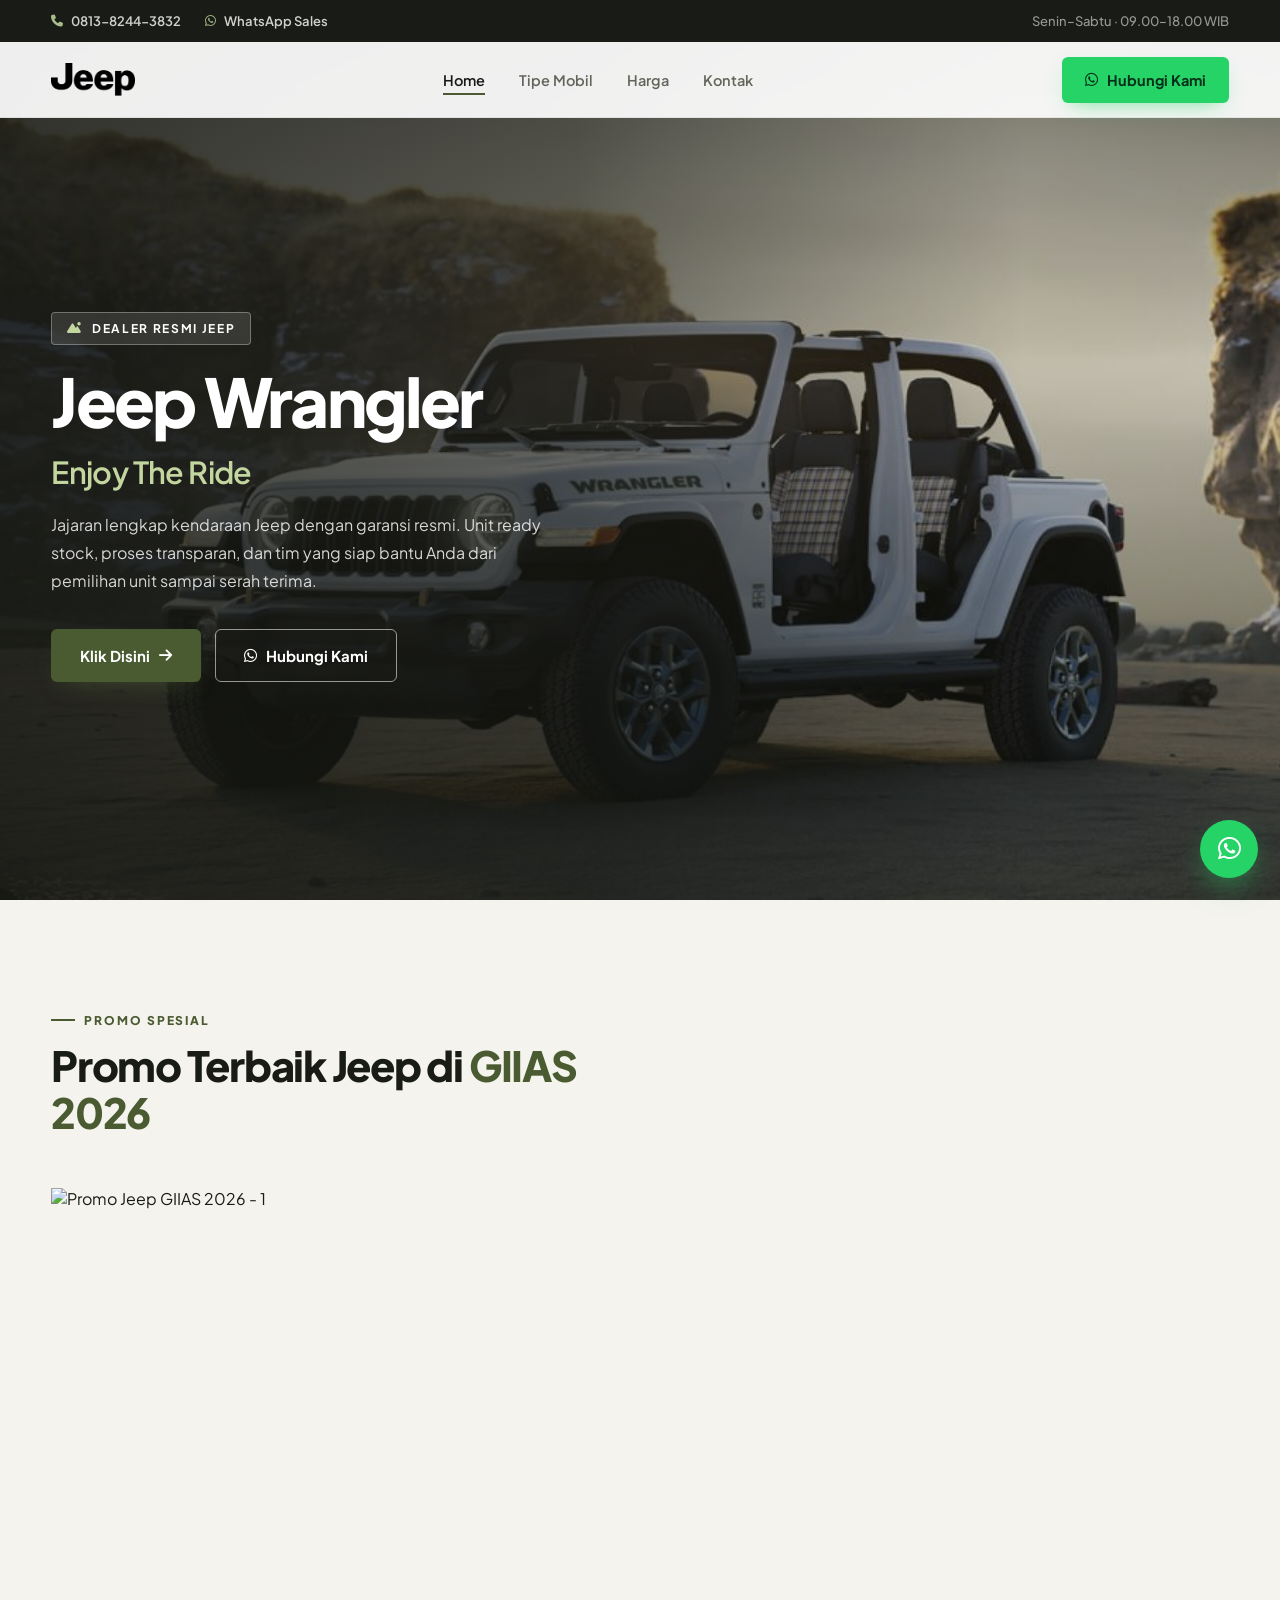
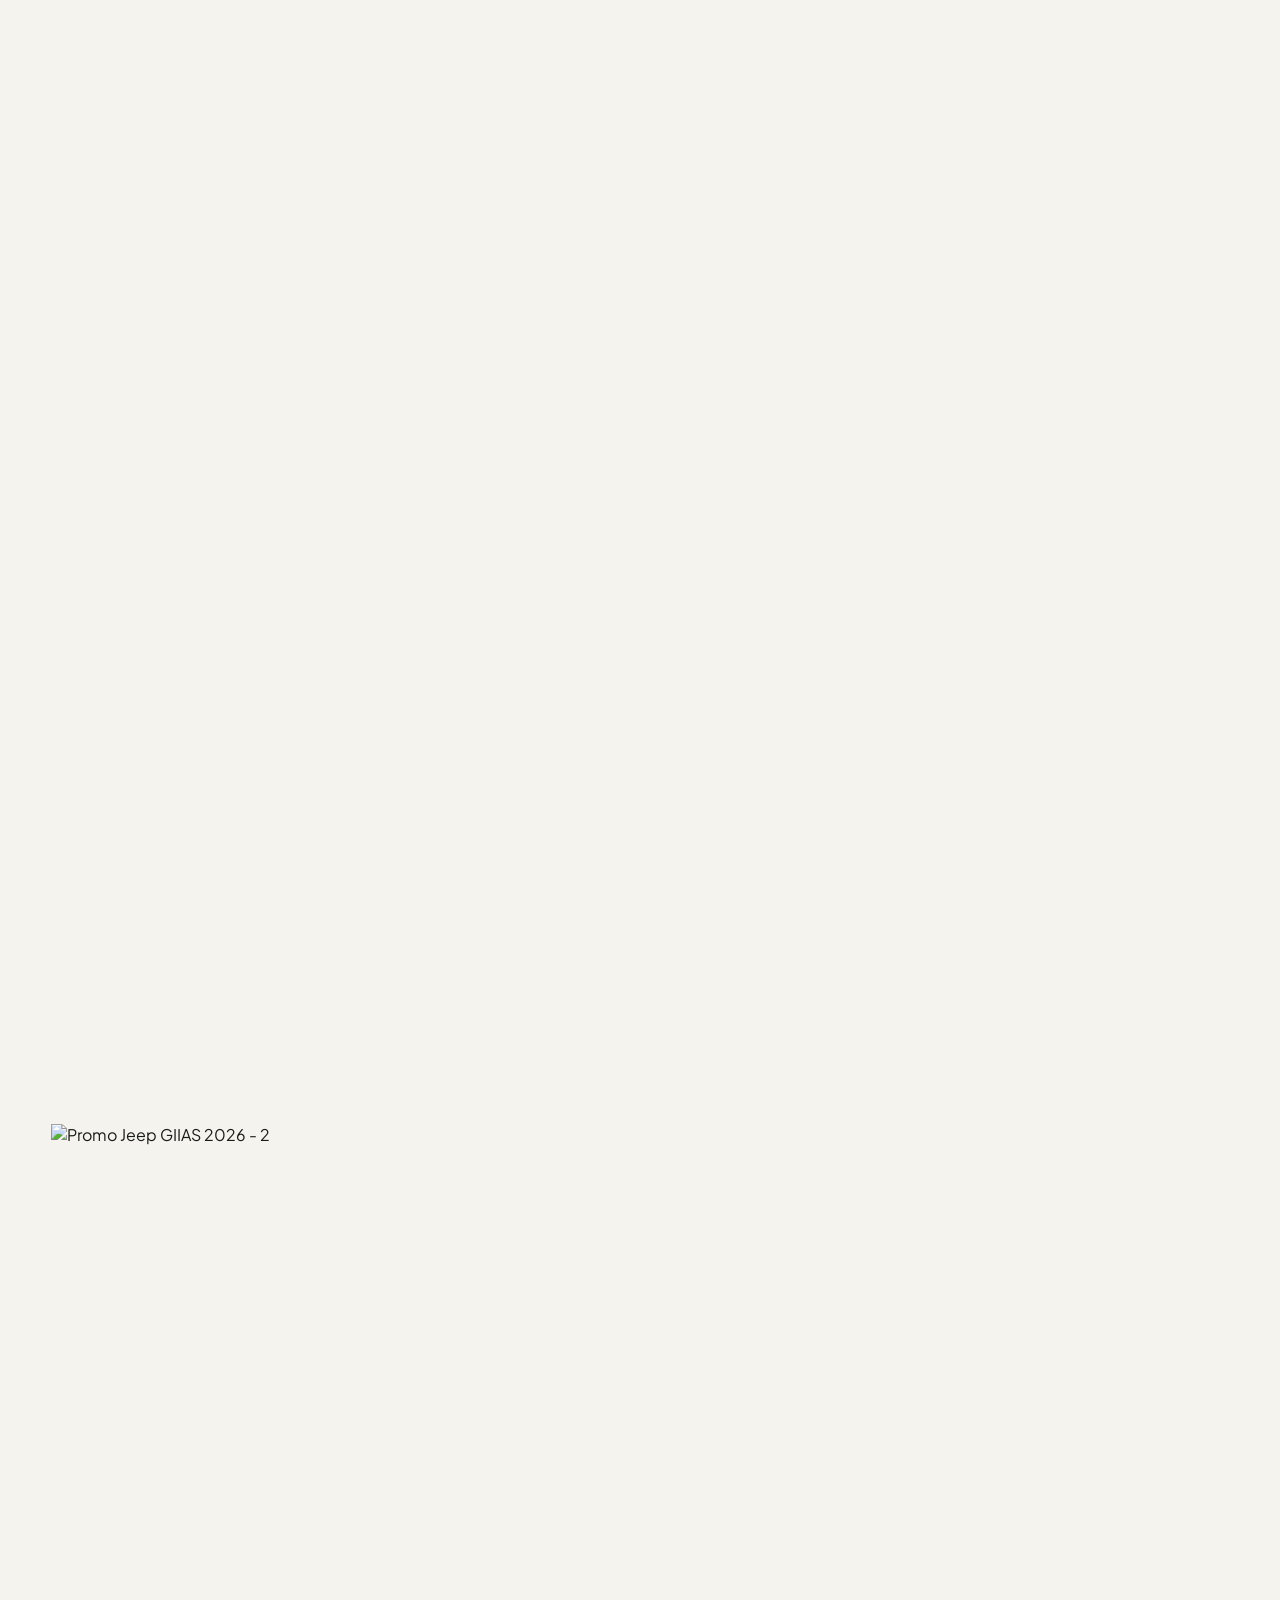
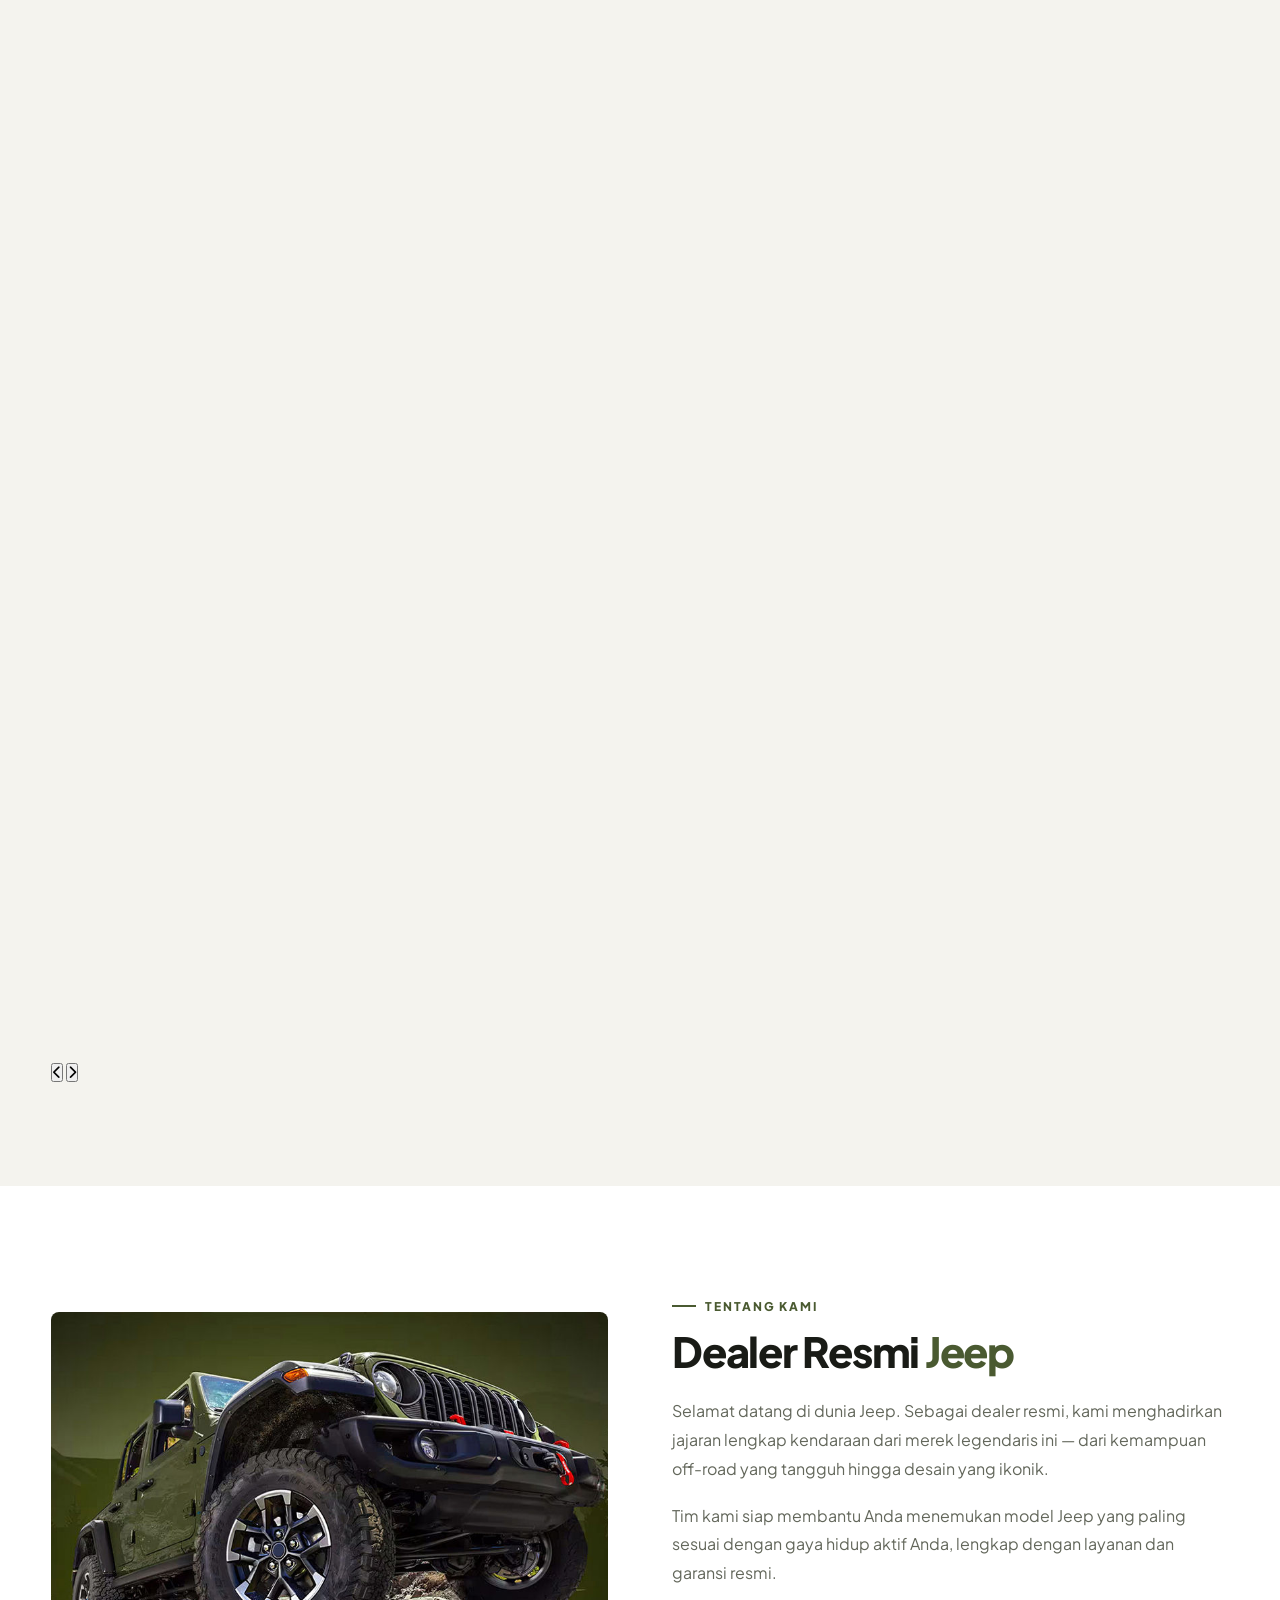
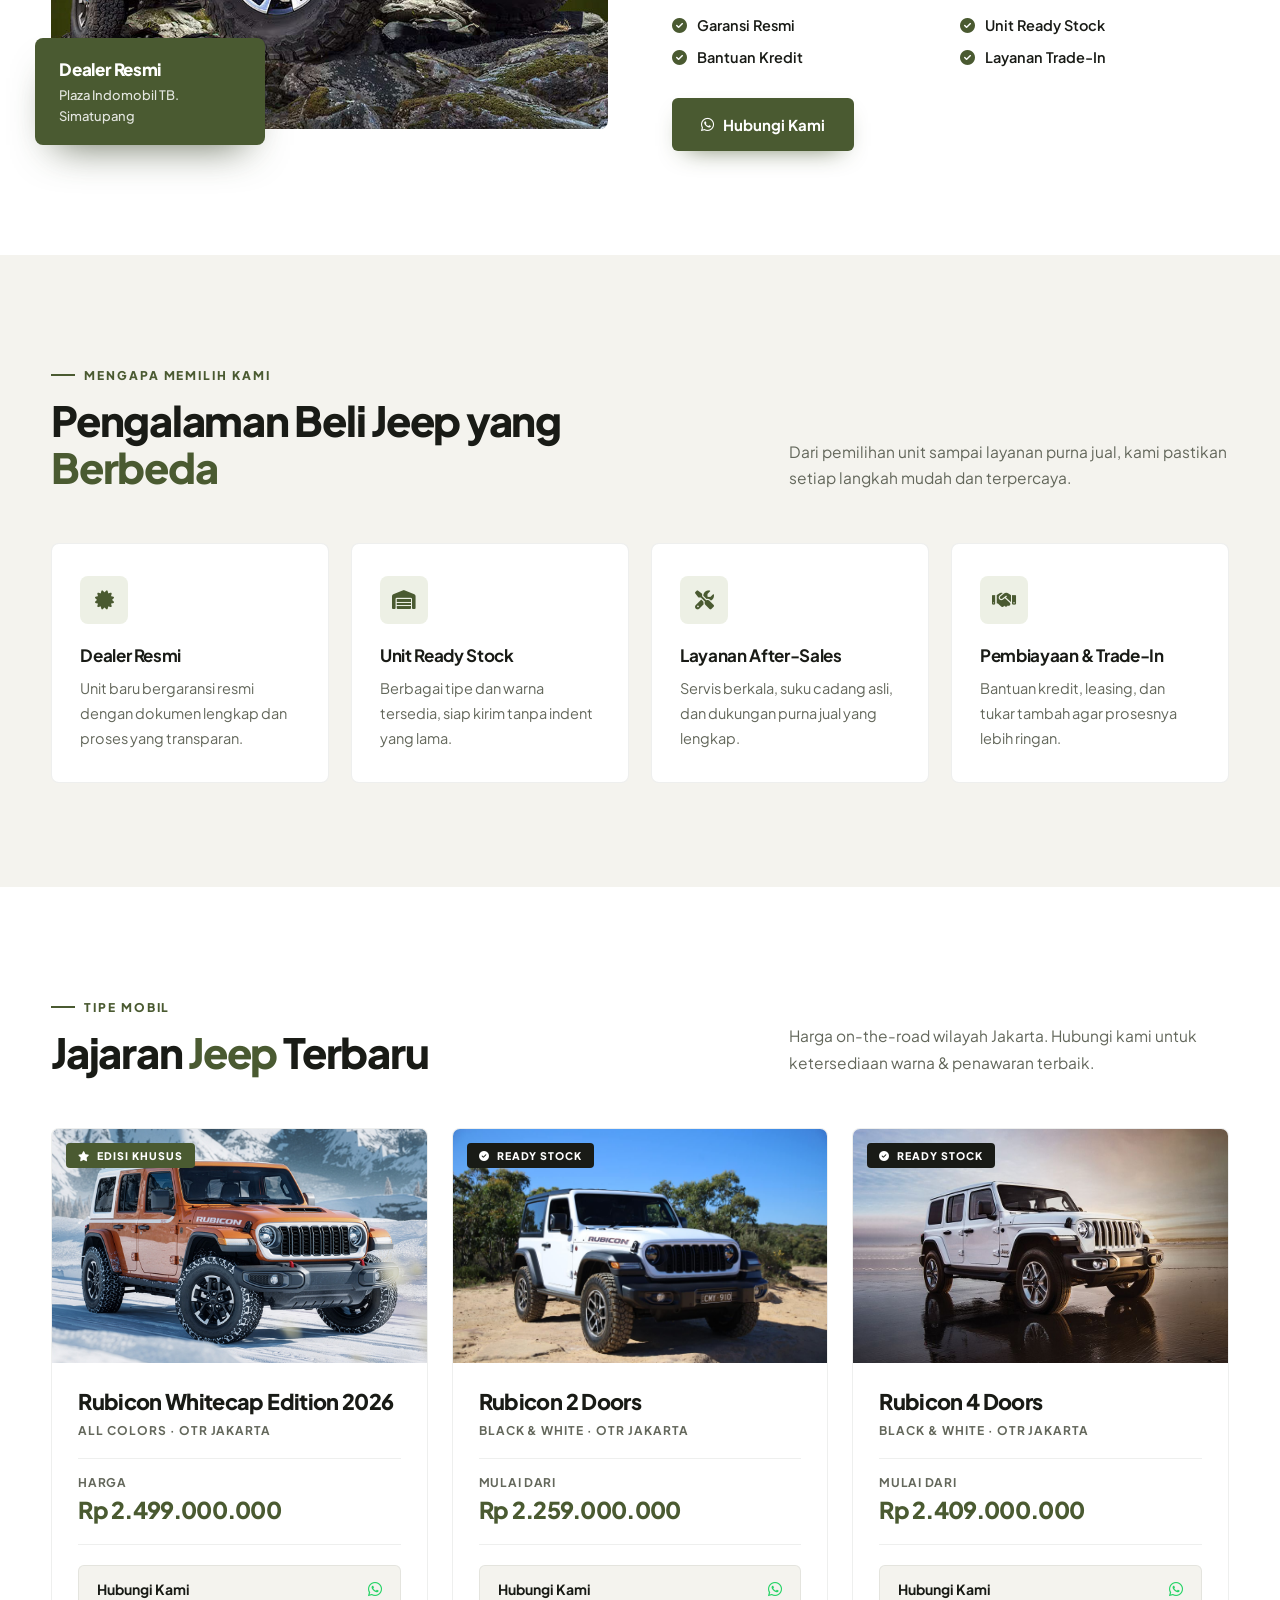
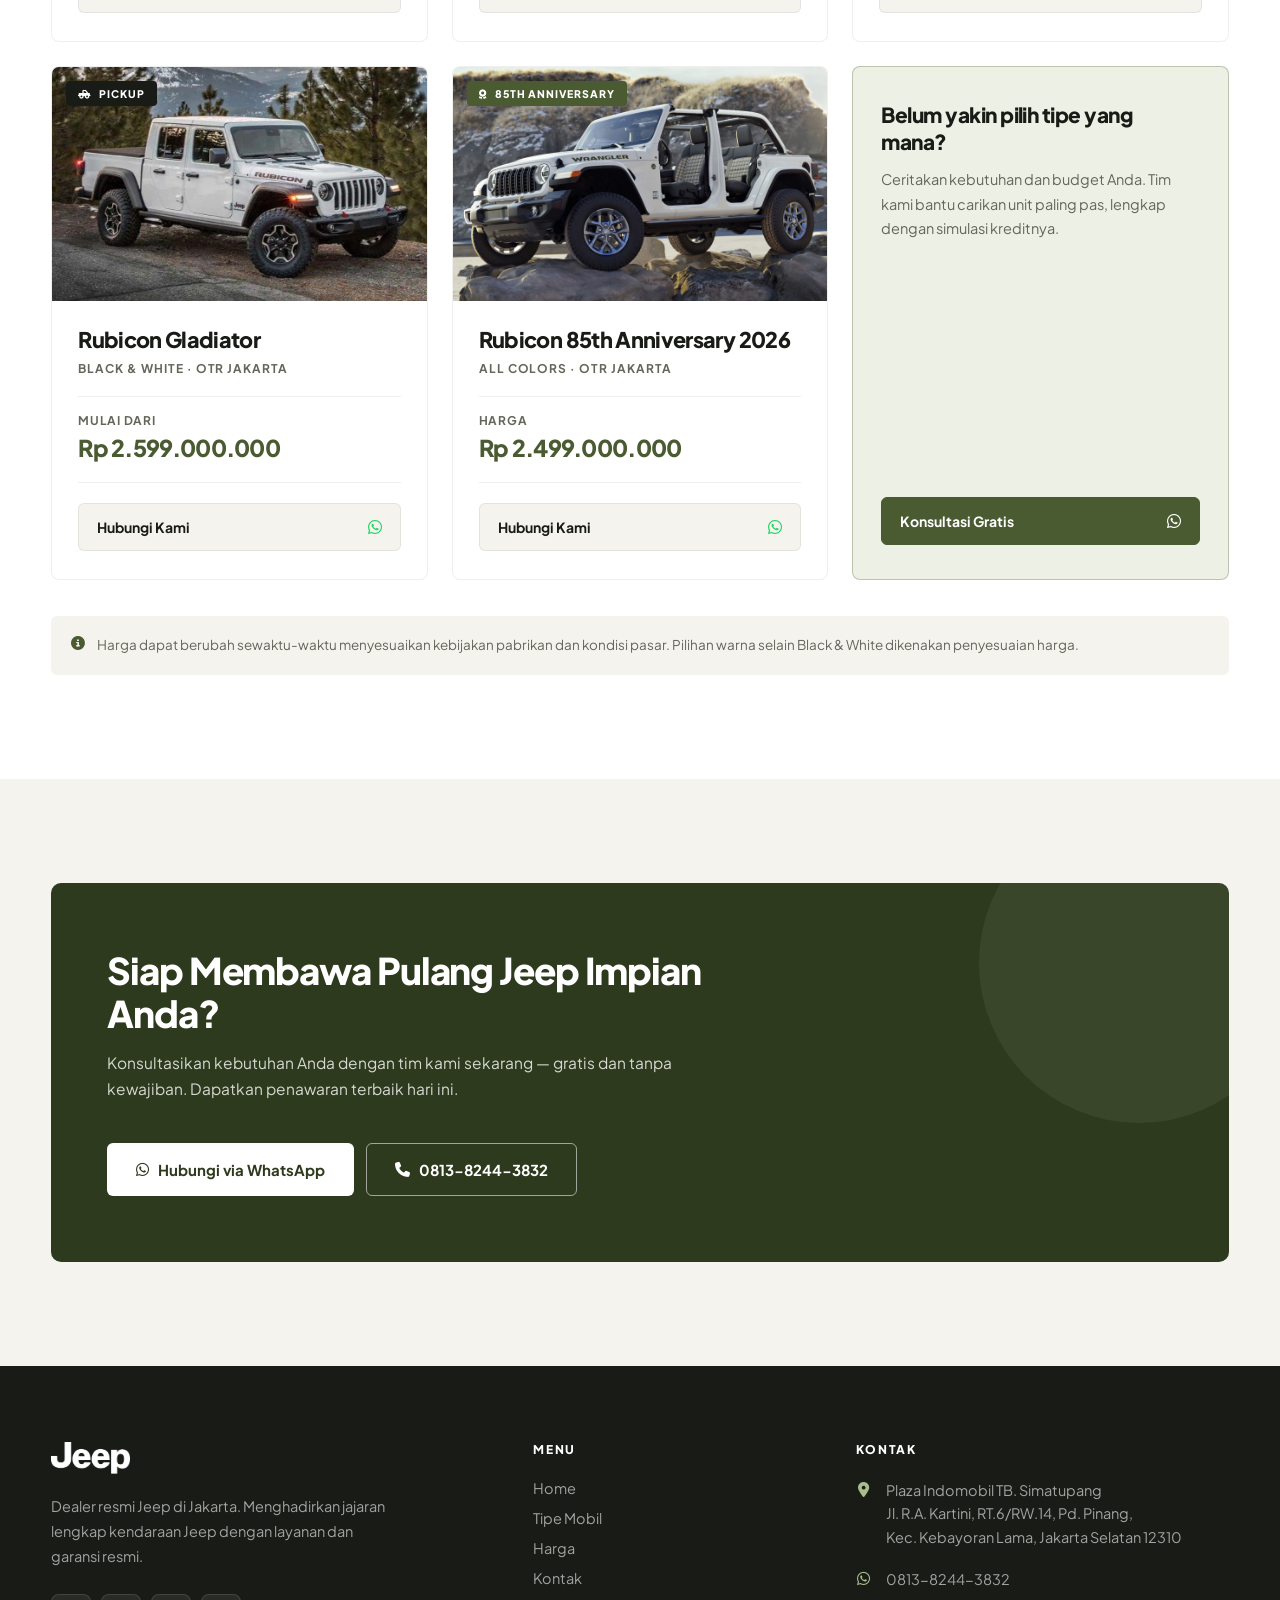
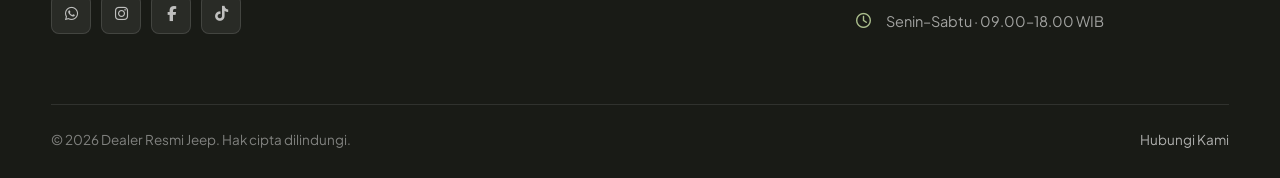
==== commit 3f3171a9: "Update index.html" ====
--- a/index.html
+++ b/index.html
@@ -72,6 +72,30 @@
   </div>
 </section>
 
+<!-- ============ IMAGE SLIDER GIIAS ============ -->
+<section class="section section--sand">
+  <div class="wrap">
+    <div class="section__head">
+      <div>
+        <span class="eyebrow">Promo Spesial</span>
+        <h2 class="section__title">Promo Terbaik Jeep di <em>GIIAS 2026</em></h2>
+      </div>
+    </div>
+
+    <div class="slider" id="slider">
+      <div class="slider__track" id="sliderTrack">
+        <div class="slide"><img src="assets/giias-1.jpg" alt="Promo Jeep GIIAS 2026 - 1" width="1024" height="1536"></div>
+        <div class="slide"><img src="assets/giias-2.jpg" alt="Promo Jeep GIIAS 2026 - 2" width="1024" height="1536"></div>
+      </div>
+
+      <button class="slider__btn slider__btn--prev" id="sliderPrev" aria-label="Sebelumnya"><i class="fa-solid fa-chevron-left"></i></button>
+      <button class="slider__btn slider__btn--next" id="sliderNext" aria-label="Berikutnya"><i class="fa-solid fa-chevron-right"></i></button>
+
+      <div class="slider__dots" id="sliderDots"></div>
+    </div>
+  </div>
+</section>
+  
 <!-- ============ TENTANG KAMI ============ -->
 <section class="section">
   <div class="wrap">
